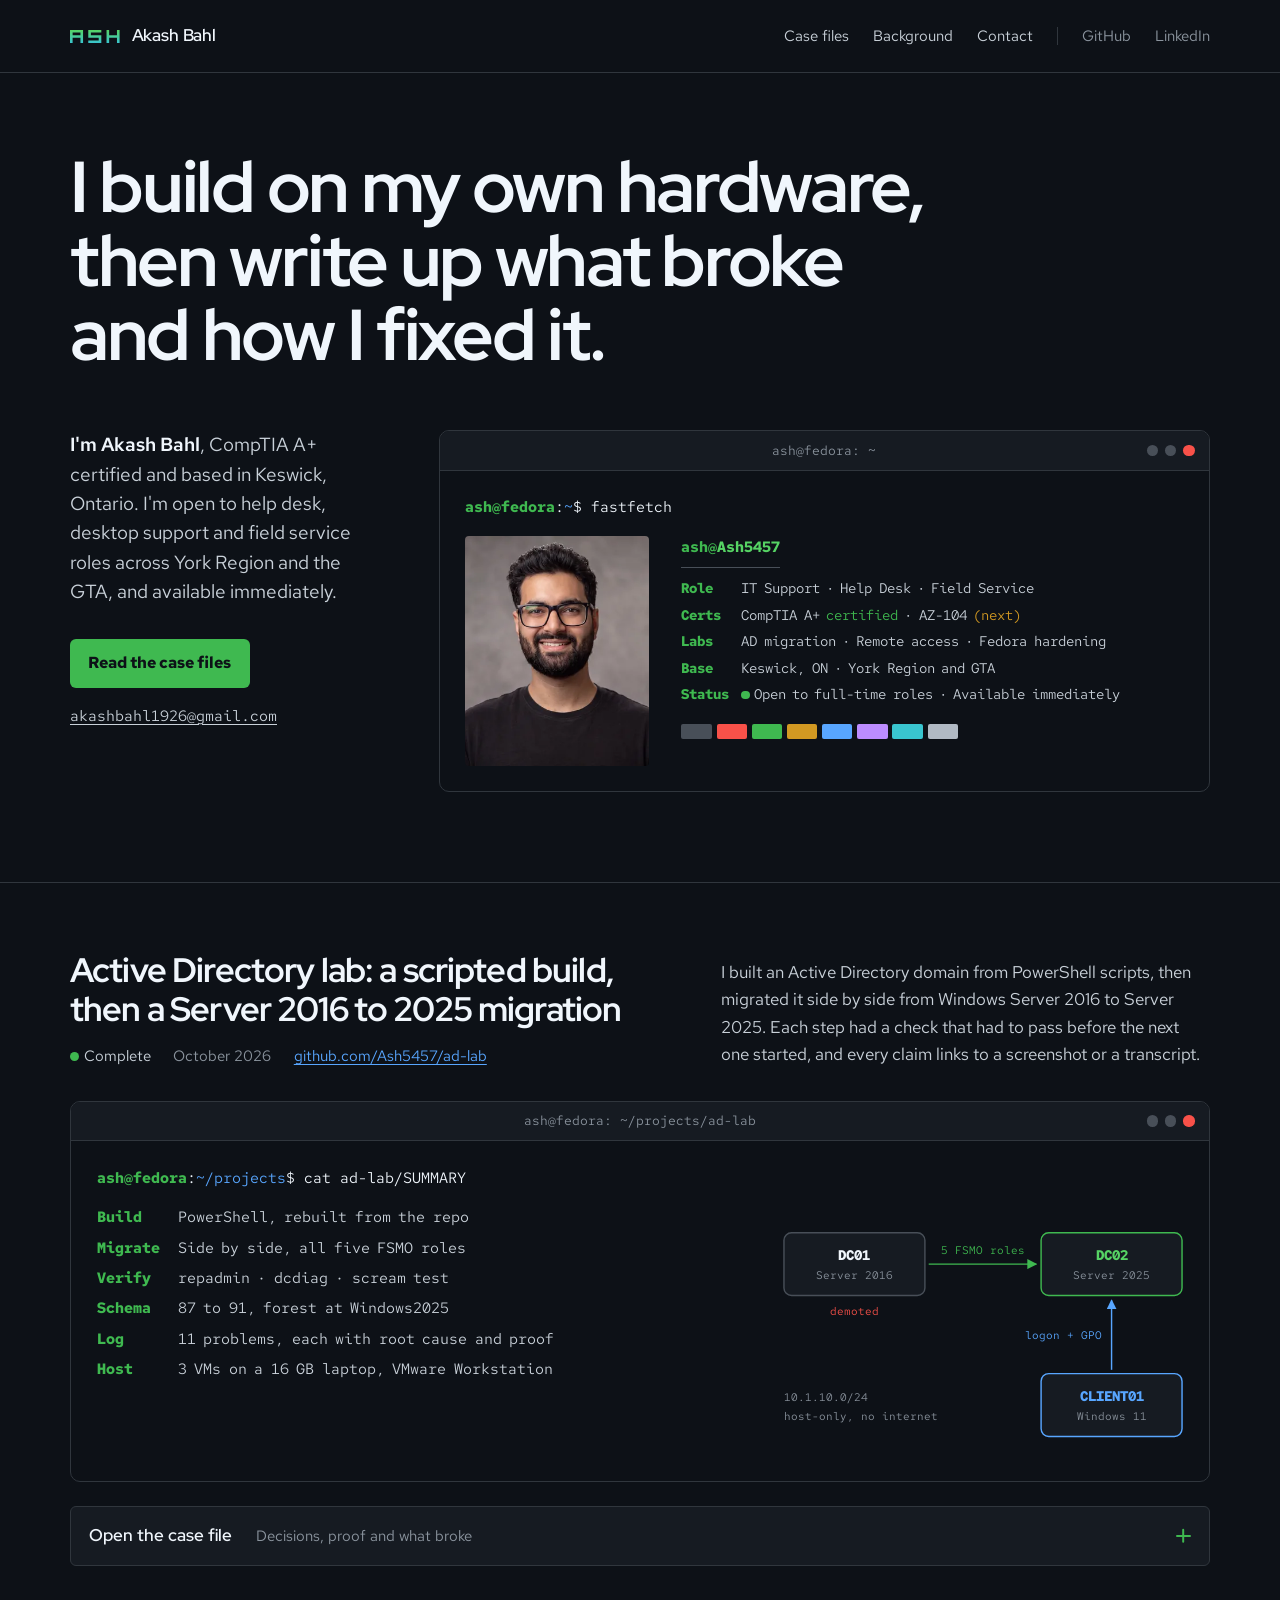
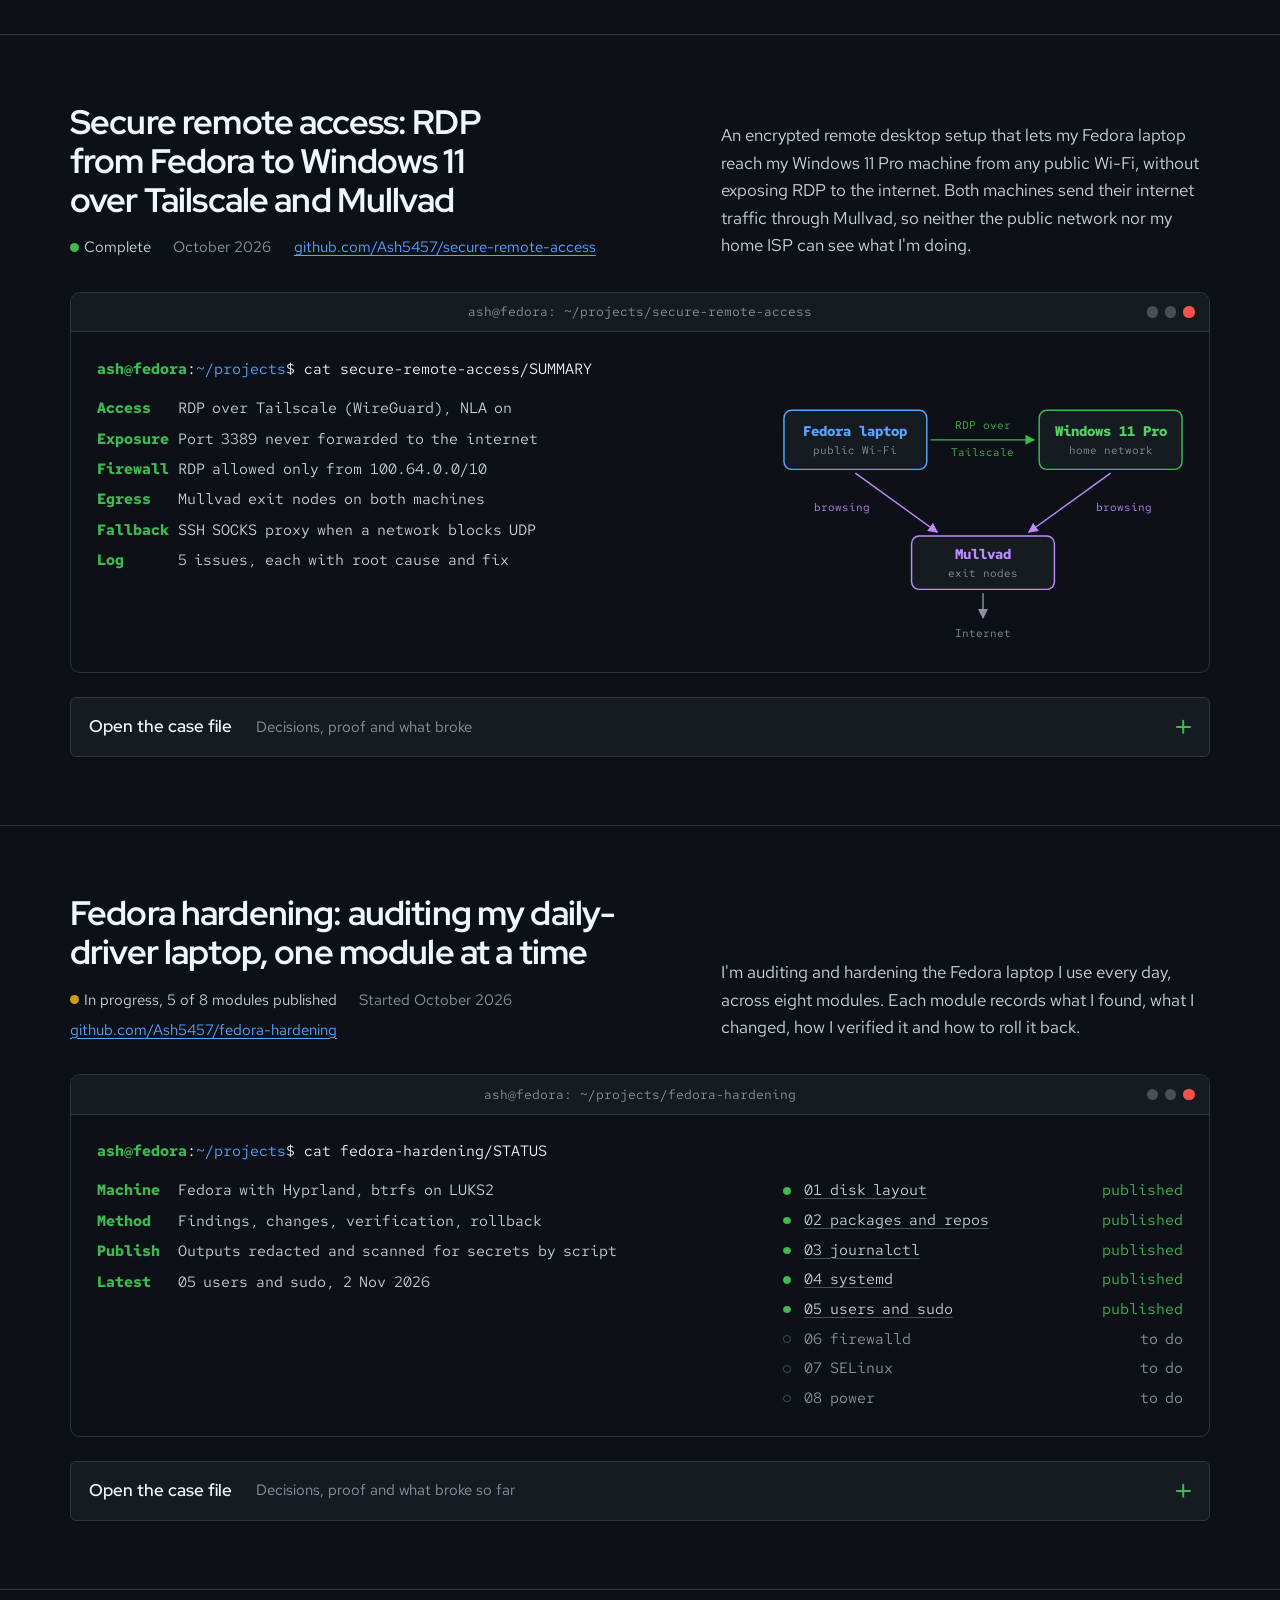
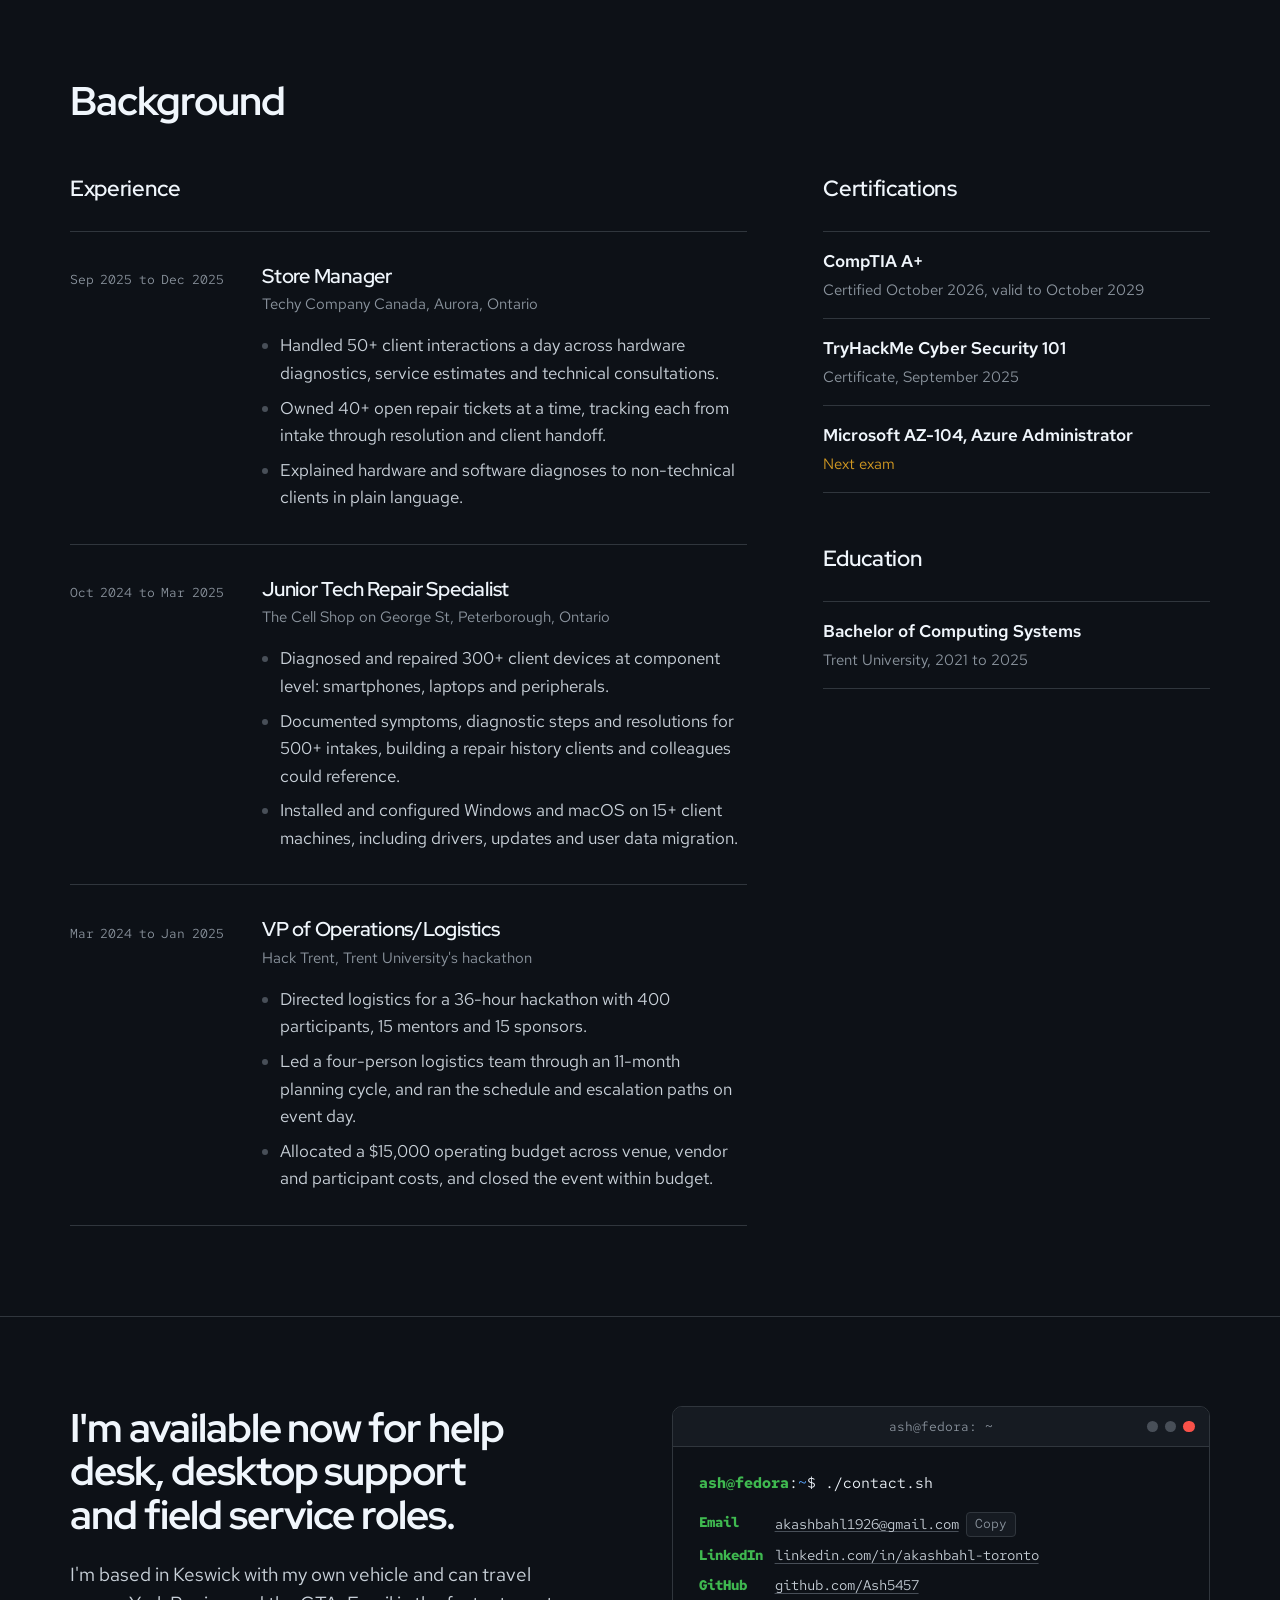
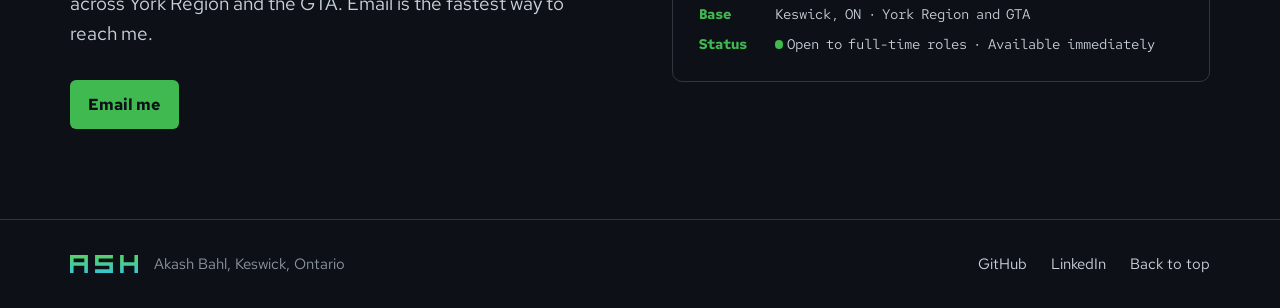
==== index.html @ cce62d70 "Portfolio site" ====
<!doctype html>
<html lang="en-CA">
<head>
<meta charset="utf-8">
<meta name="viewport" content="width=device-width, initial-scale=1">
<title>Akash Bahl, IT Support</title>
<meta name="description" content="Akash Bahl is a CompTIA A+ certified IT support candidate in Keswick, Ontario. Case files from his home lab: an Active Directory migration, secure remote access, and Fedora hardening, each with the evidence attached.">
<meta property="og:type" content="website">
<meta property="og:title" content="Akash Bahl, IT Support">
<meta property="og:description" content="CompTIA A+ certified, based in Keswick, Ontario. Home lab case files with the evidence attached: an Active Directory migration, secure remote access, and Fedora hardening.">
<meta property="og:locale" content="en_CA">
<meta property="og:url" content="https://ash5457.github.io/">
<meta property="og:image" content="https://ash5457.github.io/assets/images/og.png">
<meta name="twitter:card" content="summary_large_image">
<meta name="color-scheme" content="dark">
<meta name="theme-color" content="#0d1117">
<link rel="icon" href="assets/icons/favicon.svg" type="image/svg+xml">
<link rel="preload" href="assets/fonts/RedHatDisplay-latin.woff2" as="font" type="font/woff2" crossorigin>
<link rel="preload" href="assets/fonts/RedHatText-latin.woff2" as="font" type="font/woff2" crossorigin>
<style>
/* Layout: left-aligned case file. One statement headline, then the fastfetch
   terminal as the single terminal object per section. Sans for reading,
   mono only where a terminal would really print it. */
@font-face{font-family:"Red Hat Display";src:url("assets/fonts/RedHatDisplay-latin.woff2") format("woff2");font-weight:300 900;font-style:normal;font-display:swap}
@font-face{font-family:"Red Hat Text";src:url("assets/fonts/RedHatText-latin.woff2") format("woff2");font-weight:300 700;font-style:normal;font-display:swap}
@font-face{font-family:"Red Hat Mono";src:url("assets/fonts/RedHatMono-latin.woff2") format("woff2");font-weight:300 700;font-style:normal;font-display:swap}

:root{
  color-scheme:dark;
  /* color: the GitHub dark palette already used by the profile header */
  --bg:#0d1117;
  --surface:#161b22;
  --line:#30363d;
  --text:#c9d1d9;
  --strong:#f0f6fc;
  --muted:#8b949e;
  --green:#3fb950;
  --green-hi:#56d364;
  --teal:#39c5cf;
  --blue:#58a6ff;
  --amber:#d29922;
  --red:#f85149;
  --purple:#bc8cff;
  --slate:#484f58;
  --silver:#b1bac4;
  /* type */
  --display:"Red Hat Display","Segoe UI",system-ui,sans-serif;
  --body:"Red Hat Text","Segoe UI",system-ui,sans-serif;
  --mono:"Red Hat Mono","DejaVu Sans Mono",Menlo,Consolas,monospace;
  --fs-h1:clamp(2.35rem,1.2rem + 4.6vw,4.5rem);
  --fs-h2:clamp(1.75rem,1.3rem + 1.8vw,2.5rem);
  --fs-h3:1.375rem;
  --fs-body:1.0625rem;
  --fs-small:.9375rem;
  --fs-mono:.9375rem;
  /* space: 4px base */
  --s1:.25rem;--s2:.5rem;--s3:.75rem;--s4:1rem;--s5:1.5rem;--s6:2rem;--s7:3rem;--s8:4.5rem;--s9:7rem;
  --wrap:73.75rem;
  --radius:6px;
  --radius-window:10px;
  --ease:cubic-bezier(.16,1,.3,1);
}

*,*::before,*::after{box-sizing:border-box}
[hidden]{display:none!important}
html{-webkit-text-size-adjust:100%;scrollbar-color:var(--line) var(--bg)}
@media (prefers-reduced-motion:no-preference){html{scroll-behavior:smooth}}
body{margin:0;background:var(--bg);color:var(--text);font-family:var(--body);font-size:var(--fs-body);line-height:1.62;font-weight:400;-webkit-font-smoothing:antialiased;text-rendering:optimizeLegibility}
img,svg{display:block;max-width:100%}
img{height:auto}
::selection{background:var(--green);color:var(--bg)}
a{color:var(--blue);text-decoration-thickness:1px;text-underline-offset:.2em}
a:hover{text-decoration-thickness:2px}
:focus-visible{outline:2px solid var(--blue);outline-offset:3px;border-radius:3px}
h1,h2,h3,h4{font-family:var(--display);color:var(--strong);margin:0;text-wrap:balance}
p{margin:0;text-wrap:pretty}

.wrap{max-width:var(--wrap);margin-inline:auto;padding-left:max(1.25rem,env(safe-area-inset-left,0px));padding-right:max(1.25rem,env(safe-area-inset-right,0px))}
.skip{position:absolute;left:1rem;top:-4rem;background:var(--green);color:var(--bg);padding:var(--s2) var(--s4);border-radius:var(--radius);font-weight:600;z-index:20}
.skip:focus{top:1rem}

/* ---- site header ---- */
.site-head{border-bottom:1px solid var(--line)}
.site-head .wrap{display:flex;align-items:center;justify-content:space-between;gap:var(--s5);flex-wrap:wrap;padding-block:var(--s4)}
.brand{display:flex;align-items:center;gap:var(--s3);color:var(--strong);text-decoration:none;font-family:var(--display);font-weight:600;font-size:1.0625rem;letter-spacing:-.01em}
.brand svg{width:3.1rem;height:auto;flex:none}
.site-nav{display:flex;align-items:center;gap:var(--s5);flex-wrap:wrap;font-size:var(--fs-small)}
.site-nav a{color:var(--text);text-decoration:none;padding-block:var(--s2)}
.site-nav a:hover{color:var(--strong);text-decoration:underline;text-decoration-color:var(--green);text-decoration-thickness:2px}
.site-nav .ext{color:var(--muted)}
.site-nav .sep{width:1px;height:1.1rem;background:var(--line)}

/* ---- hero ---- */
.hero{padding-block:clamp(2.5rem,6vw,5.5rem) clamp(3rem,7vw,6rem)}
.hero h1{font-size:var(--fs-h1);line-height:1.03;font-weight:700;letter-spacing:-.032em;max-width:17.5em}
@media (min-width:56.01rem){.hero h1 span{display:block}}
.hero-grid{display:grid;grid-template-columns:minmax(0,3.5fr) minmax(0,8.5fr);gap:clamp(1.75rem,4vw,4rem);align-items:start;margin-top:clamp(2rem,4.5vw,3.75rem)}
.lead{font-size:1.1875rem;line-height:1.55;color:var(--text);max-width:34ch}
.lead strong{color:var(--strong);font-weight:600}
.actions{display:flex;flex-wrap:wrap;align-items:center;gap:var(--s4) var(--s5);margin-top:var(--s6)}
.btn{display:inline-block;background:var(--green);color:var(--bg);font-weight:700;font-size:1rem;text-decoration:none;padding:.72rem 1.15rem;border-radius:var(--radius);transition:background-color .18s var(--ease),transform .18s var(--ease)}
.btn:hover{background:var(--green-hi)}
.btn:active{transform:translateY(1px)}
.mail{font-family:var(--mono);font-size:var(--fs-mono);color:var(--text)}

/* ---- terminal window: the one recurring terminal object ---- */
.term{border:1px solid var(--line);border-radius:var(--radius-window);background:var(--bg);overflow:hidden;min-width:0}
.term-bar{display:grid;grid-template-columns:1fr auto 1fr;align-items:center;background:var(--surface);border-bottom:1px solid var(--line);padding:.55rem .9rem;font-family:var(--mono);font-size:.8125rem;color:var(--muted)}
.term-bar .title{grid-column:2}
.term-bar .dots{grid-column:3;justify-self:end;display:flex;gap:.45rem}
.term-bar .dots i{width:.7rem;height:.7rem;border-radius:50%;background:var(--slate)}
.term-bar .dots i:last-child{background:var(--red)}
.term-body{padding:clamp(1rem,2.4vw,1.6rem);font-family:var(--mono);font-size:var(--fs-mono);line-height:1.55}
.prompt{margin:0 0 var(--s4);color:var(--strong);white-space:nowrap;overflow:hidden}
.prompt b{color:var(--green);font-weight:700}
.prompt .path{color:var(--blue)}
.fetch{display:grid;grid-template-columns:clamp(7.5rem,16vw,11.5rem) minmax(0,1fr);gap:clamp(1rem,2.6vw,2rem);align-items:start}
.fetch picture,.fetch img{border-radius:4px}
.fetch img{width:100%;aspect-ratio:4/5;object-fit:cover;background:var(--surface)}
.fetch-info{min-width:0}
.fetch-id{color:var(--green);font-weight:700;margin:0}
.fetch-id a{color:var(--green-hi);text-decoration:none}
.fetch-id a:hover{text-decoration:underline}
.fetch-rule{height:1px;width:11ch;background:var(--slate);margin:.5rem 0 .65rem}
.fetch dl{display:grid;grid-template-columns:7.5ch minmax(0,1fr);gap:.3rem 0;margin:0;font-size:.875rem;word-spacing:-.12em}
.fetch dt{color:var(--green);font-weight:700}
.fetch dd{margin:0;color:var(--text)}
.fetch .ok{color:var(--green)}
.fetch .next{color:var(--amber)}
.dot{display:inline-block;width:.6em;height:.6em;border-radius:50%;background:var(--green);margin-right:.5ch;vertical-align:.02em}
.swatches{display:flex;gap:.3rem;margin-top:1.1rem}
.swatches i{width:1.9rem;height:.95rem;border-radius:2px}

/* load sequence: the command types, then the output prints row by row.
   Runs only when motion is welcome; resting state is fully visible. */
@media (prefers-reduced-motion:no-preference){
  .prompt .cmd{display:inline-block;vertical-align:bottom;overflow:hidden;white-space:nowrap;width:9ch;animation:type .55s steps(9,end) .35s both}
  .fetch>*,.fetch dl>*{animation:print .01s linear both;animation-delay:calc(1s + var(--i,0) * 85ms)}
  @keyframes type{from{width:0}}
  @keyframes print{from{opacity:0}}
}

@media (max-width:56rem){
  .hero-grid{grid-template-columns:minmax(0,1fr)}
  .lead{max-width:44ch}
}
@media (max-width:34rem){
  .site-nav{gap:var(--s5);width:100%}
  .site-nav .sep,.site-nav .ext{display:none}
  .term-bar{padding:.5rem .7rem;grid-template-columns:minmax(0,1fr) auto;gap:.75rem}
  .term-bar .title{grid-column:1;overflow:hidden;text-overflow:ellipsis;white-space:nowrap}
  .term-bar .dots{grid-column:2}
  .prompt{white-space:normal;overflow-wrap:anywhere}
  .fetch{grid-template-columns:5.5rem minmax(0,1fr);align-items:center;gap:1rem}
  .fetch-info{display:contents}
  .fetch-rule{display:none}
  .fetch dl,.swatches{grid-column:1/-1}
  .swatches{margin-top:0}
  .fetch dl{grid-template-columns:minmax(0,1fr);gap:0}
  .fetch dd{margin-bottom:.55rem}
  .swatches i{width:1.5rem}
}

/* ---- case files ---- */
code{font-family:var(--mono);font-size:.92em;color:var(--strong)}
.work{border-top:1px solid var(--line)}
.case{padding-block:clamp(3.5rem,8vw,6.5rem)}
.case + .case{border-top:1px solid var(--line)}
.case-head h2{font-size:var(--fs-h2);font-weight:700;letter-spacing:-.025em;line-height:1.1;max-width:21em}
.case-meta{display:flex;flex-wrap:wrap;align-items:center;gap:.35rem 1.4rem;margin:var(--s4) 0 0;padding:0;list-style:none;font-size:var(--fs-small);color:var(--muted)}
.case-meta .state{color:var(--text)}
.case-meta .state.wip .dot{background:var(--amber)}
.case-lead{margin-top:var(--s5);max-width:62ch;font-size:1.125rem}
.case .term{margin-top:var(--s7)}
.summary{display:grid;grid-template-columns:minmax(0,1fr) minmax(0,25rem);gap:var(--s6) var(--s7);align-items:start}
.summary dl{display:grid;grid-template-columns:9ch minmax(0,1fr);gap:.45rem 0;margin:0;word-spacing:-.1em}
.summary dt{color:var(--green);font-weight:700}
.summary dd{margin:0}
.diagram{margin:0;min-width:0}
.diagram svg{width:100%;height:auto}
.diagram text{font-family:var(--mono);fill:var(--text)}
.diagram .name{font-weight:700;fill:var(--strong);font-size:15px}
.diagram .sub{fill:var(--muted);font-size:12px}
.diagram .lbl{font-size:12px}
.case h3{font-size:var(--fs-h3);font-weight:600;letter-spacing:-.015em;margin-top:clamp(2.75rem,6vw,4.5rem)}
.case h3 + p{margin-top:var(--s3);max-width:62ch;color:var(--muted)}
.decisions{display:grid;grid-template-columns:repeat(2,minmax(0,1fr));gap:var(--s6) var(--s7);margin-top:var(--s5)}
.decisions h4{font-family:var(--body);font-size:1.0625rem;font-weight:600;color:var(--strong);margin-bottom:var(--s2)}
.decisions p{max-width:54ch}

.ledger{margin-top:var(--s5);border-top:1px solid var(--line)}
.ledger-row{display:grid;grid-template-columns:2.5rem minmax(0,4fr) minmax(0,7fr);gap:var(--s5) clamp(1rem,3vw,2.5rem);padding-block:var(--s6);border-bottom:1px solid var(--line);align-items:start}
.ledger-step{font-family:var(--mono);font-size:var(--fs-mono);color:var(--muted);font-variant-numeric:tabular-nums;padding-top:.15rem}
.ledger-claim h4{font-family:var(--display);font-size:1.25rem;font-weight:600;letter-spacing:-.012em;line-height:1.25}
.ledger-claim p{margin-top:var(--s3);max-width:48ch}
.ledger-cmd{display:inline-block;margin-top:var(--s4);font-family:var(--mono);font-size:.875rem;color:var(--text);background:var(--surface);border:1px solid var(--line);border-radius:4px;padding:.3rem .6rem;max-width:100%;overflow-wrap:anywhere}
.ledger-cmd b{color:var(--green);font-weight:700}
.proof{margin:0;min-width:0}
.proof a{display:block;border:1px solid var(--line);border-radius:var(--radius);overflow:hidden;background:#0c0c0c;transition:border-color .18s var(--ease)}
.proof a:hover{border-color:var(--green)}
.proof img{width:100%}
.proof figcaption{margin-top:var(--s2);font-size:.875rem;color:var(--muted)}
.more{margin-top:var(--s5);font-size:var(--fs-small)}

.broke{list-style:none;padding:0;margin:var(--s5) 0 0;border-top:1px solid var(--line)}
.broke>li{display:grid;grid-template-columns:minmax(0,4fr) minmax(0,7fr);gap:var(--s4) var(--s7);padding-block:var(--s6);border-bottom:1px solid var(--line)}
.broke h4{font-family:var(--display);font-size:1.25rem;font-weight:600;letter-spacing:-.012em;line-height:1.25}
.broke dl{display:grid;grid-template-columns:5.75rem minmax(0,1fr);gap:.7rem 0;margin:0}
.broke dt{color:var(--muted);font-size:var(--fs-small);padding-top:.1rem}
.broke dd{margin:0;max-width:58ch}

.takeaway{margin-top:clamp(2.75rem,6vw,4.5rem);max-width:62ch}
.takeaway strong{display:block;font-family:var(--display);font-size:clamp(1.5rem,1.1rem + 1.4vw,2rem);font-weight:700;letter-spacing:-.022em;line-height:1.15;color:var(--strong);margin-bottom:var(--s3);text-wrap:balance}
.case-foot{display:flex;flex-wrap:wrap;gap:.5rem 1.75rem;margin:var(--s6) 0 0;padding:0;list-style:none}
.stack{margin-top:var(--s5);font-size:var(--fs-small);color:var(--muted);max-width:70ch}

@media (max-width:56rem){
  .summary,.decisions,.broke>li{grid-template-columns:minmax(0,1fr)}
  .diagram{max-width:26rem}
  .ledger-row{grid-template-columns:2rem minmax(0,1fr)}
  .proof{grid-column:2}
}
@media (max-width:34rem){
  .summary dl{grid-template-columns:minmax(0,1fr);gap:0}
  .summary dd{margin-bottom:.55rem}
  .ledger-row{grid-template-columns:minmax(0,1fr);gap:var(--s3)}
  .proof{grid-column:1;margin-top:var(--s2)}
  .broke dl{grid-template-columns:minmax(0,1fr);gap:.15rem 0}
  .broke dd{margin-bottom:.7rem}
}

/* ---- collapsible case file ---- */
.case{padding-block:clamp(3rem,6.5vw,5.25rem)}
.file{margin-top:var(--s5)}
.file>summary{list-style:none;display:grid;grid-template-columns:auto minmax(0,1fr) auto;align-items:center;gap:.25rem var(--s5);padding:.95rem 1.15rem;border:1px solid var(--line);border-radius:var(--radius);background:var(--surface);cursor:pointer;transition:border-color .18s var(--ease)}
.file>summary::-webkit-details-marker{display:none}
.file>summary:hover{border-color:var(--green)}
.file-label{font-family:var(--display);font-weight:600;font-size:1.0625rem;color:var(--strong)}
.file-hint{font-size:var(--fs-small);color:var(--muted)}
.file:not([open]) .when-open,.file[open] .when-closed{display:none}
.pm{position:relative;width:.9rem;height:.9rem;flex:none}
.pm::before,.pm::after{content:"";position:absolute;left:0;right:0;top:50%;height:2px;margin-top:-1px;background:var(--green);border-radius:1px;transition:transform .22s var(--ease)}
.pm::after{transform:rotate(90deg)}
.file[open] .pm::after{transform:rotate(0)}
.file-body>h3:first-child{margin-top:clamp(2.25rem,5vw,3.5rem)}
.file-shut{display:inline-block;margin-top:var(--s7);font:inherit;font-size:var(--fs-small);font-weight:600;color:var(--strong);background:var(--surface);border:1px solid var(--line);border-radius:var(--radius);padding:.6rem 1rem;cursor:pointer;transition:border-color .18s var(--ease)}
.file-shut:hover{border-color:var(--green)}
@media (prefers-reduced-motion:no-preference){
  .file[open]>.file-body{animation:unfold .32s var(--ease) both}
  @keyframes unfold{from{opacity:0;transform:translateY(-6px)}}
}

/* ledger without step numbers, for claims that are not a sequence */
.ledger.plain .ledger-row{grid-template-columns:minmax(0,4fr) minmax(0,7fr)}

/* module tracker */
.modules{list-style:none;margin:0;padding:0;display:grid;gap:.4rem;word-spacing:-.1em}
.modules li{display:grid;grid-template-columns:.9rem minmax(0,1fr) auto;align-items:baseline;column-gap:.4rem;color:var(--muted)}
.modules li::before{content:"";width:.5em;height:.5em;border-radius:50%;border:1.5px solid var(--slate);align-self:center}
.modules li.done::before{background:var(--green);border-color:var(--green)}
.modules li.done span{color:var(--green)}
.modules a{color:var(--text);text-decoration-color:var(--slate);justify-self:start}

@media (max-width:56rem){
  .ledger.plain .ledger-row{grid-template-columns:minmax(0,1fr)}
  .ledger.plain .proof{grid-column:1}
}
@media (max-width:34rem){
  .file>summary{grid-template-columns:minmax(0,1fr) auto;padding:.85rem 1rem}
  .file-hint{grid-column:1;grid-row:2}
  .pm{grid-row:1/3;grid-column:2}
}

/* case header: title and status at left, the two-sentence summary at right */
.case{padding-block:clamp(2.75rem,5.5vw,4.25rem)}
.case-head{display:grid;grid-template-columns:minmax(0,6fr) minmax(0,5fr);gap:var(--s5) clamp(2rem,5vw,4.5rem);align-items:end}
.case-head h2{max-width:none;font-size:clamp(1.6rem,1.15rem + 1.6vw,2.125rem);line-height:1.14}
.case-lead{margin-top:0;font-size:var(--fs-body);max-width:56ch}
.case .term{margin-top:var(--s6)}
@media (max-width:62rem){.case-head{grid-template-columns:minmax(0,1fr)}.case-lead{max-width:62ch}}

/* ---- background, contact, footer ---- */
.section{padding-block:clamp(3.25rem,7vw,5.75rem);border-top:1px solid var(--line)}
.section-title{font-size:var(--fs-h2);font-weight:700;letter-spacing:-.025em;line-height:1.1}
.bg-grid{display:grid;grid-template-columns:minmax(0,7fr) minmax(0,4fr);gap:var(--s7) clamp(2rem,6vw,5.5rem);margin-top:var(--s7);align-items:start}
.bg-grid h3{font-size:var(--fs-h3);font-weight:600;letter-spacing:-.015em}
.side h3:not(:first-child){margin-top:var(--s7)}
.roles{list-style:none;margin:var(--s5) 0 0;padding:0;border-top:1px solid var(--line)}
.roles>li{display:grid;grid-template-columns:10.5rem minmax(0,1fr);gap:var(--s2) var(--s5);padding-block:var(--s6);border-bottom:1px solid var(--line)}
.when{font-family:var(--mono);font-size:.8125rem;color:var(--muted);padding-top:.32rem;word-spacing:-.12em}
.roles h4{font-family:var(--display);font-size:1.25rem;font-weight:600;letter-spacing:-.012em;line-height:1.25}
.org{color:var(--muted);font-size:var(--fs-small);margin-top:.2rem}
.roles ul{margin:var(--s4) 0 0;padding-left:1.1rem;display:grid;gap:.45rem;max-width:58ch;list-style:disc}
.roles ul li::marker{color:var(--slate)}
.creds{list-style:none;margin:var(--s5) 0 0;padding:0;border-top:1px solid var(--line)}
.creds li{padding-block:var(--s4);border-bottom:1px solid var(--line)}
.creds b{display:block;color:var(--strong);font-weight:600}
.creds span{display:block;color:var(--muted);font-size:var(--fs-small);margin-top:.15rem}
.creds .next span{color:var(--amber)}

.contact-grid{display:grid;grid-template-columns:minmax(0,1fr) minmax(0,1fr);gap:var(--s6) clamp(2rem,5vw,4.5rem);align-items:start}
.contact h2{font-size:var(--fs-h2);font-weight:700;letter-spacing:-.026em;line-height:1.08}
.contact .lead{margin-top:var(--s5);max-width:40ch}
.reach{display:grid;grid-template-columns:9.5ch minmax(0,1fr);gap:.5rem 0;margin:0;font-size:.875rem;word-spacing:-.1em}
.reach dt{color:var(--green);font-weight:700}
.reach dd{margin:0;overflow-wrap:anywhere}
.reach a{color:var(--text);text-decoration-color:var(--slate)}
.reach a:hover{color:var(--strong);text-decoration-color:var(--green)}
.copy{margin-left:.9ch;font:inherit;font-size:.8125rem;color:var(--muted);background:var(--surface);border:1px solid var(--line);border-radius:4px;padding:.1rem .5rem;cursor:pointer;word-spacing:normal}
.copy:hover{color:var(--strong);border-color:var(--green)}

.site-foot{border-top:1px solid var(--line)}
.site-foot .wrap{display:flex;flex-wrap:wrap;align-items:center;justify-content:space-between;gap:var(--s4) var(--s6);padding-block:var(--s6);font-size:var(--fs-small);color:var(--muted)}
.site-foot .mark{display:flex;align-items:center;gap:var(--s4)}
.site-foot svg{width:4.25rem;height:auto;flex:none}
.site-foot nav{display:flex;flex-wrap:wrap;gap:var(--s2) var(--s5)}
.site-foot a{color:var(--text);text-decoration:none}
.site-foot a:hover{color:var(--strong);text-decoration:underline;text-decoration-color:var(--green);text-decoration-thickness:2px}

@media (max-width:56rem){
  .bg-grid,.contact-grid{grid-template-columns:minmax(0,1fr)}
  .contact .lead{max-width:52ch}
}
@media (max-width:34rem){
  .roles>li{grid-template-columns:minmax(0,1fr)}
  .when{padding-top:0}
  .reach{grid-template-columns:minmax(0,1fr);gap:0}
  .reach dd{margin-bottom:.6rem}
}
</style>
</head>
<body>
<a class="skip" href="#main">Skip to content</a>

<header class="site-head">
  <div class="wrap">
    <a class="brand" href="./" aria-label="Akash Bahl, home">
      <svg viewBox="0 0 76 20" aria-hidden="true" focusable="false">
        <defs><linearGradient id="ash-g" x1="0" y1="0" x2="0" y2="1"><stop offset="0" stop-color="#56d364"/><stop offset="1" stop-color="#39c5cf"/></linearGradient></defs>
        <g fill="url(#ash-g)">
          <path d="M0 0h20v20h-4v-8H4v8H0zm4 4v4h12V4z"/>
          <path d="M28 0h20v4H32v4h16v12H28v-4h16v-4H28z"/>
          <path d="M56 0h4v8h12V0h4v20h-4v-8H60v8h-4z"/>
        </g>
      </svg>
      <span>Akash Bahl</span>
    </a>
    <nav class="site-nav" aria-label="Primary">
      <a href="#work">Case files</a>
      <a href="#background">Background</a>
      <a href="#contact">Contact</a>
      <span class="sep" aria-hidden="true"></span>
      <a class="ext" href="https://github.com/Ash5457" rel="me noopener">GitHub</a>
      <a class="ext" href="https://www.linkedin.com/in/akashbahl-toronto/" rel="me noopener">LinkedIn</a>
    </nav>
  </div>
</header>

<main id="main">
  <section class="hero" aria-labelledby="hero-title">
    <div class="wrap">
      <h1 id="hero-title"><span>I build on my own hardware,</span> <span>then write up what broke</span> <span>and how I fixed it.</span></h1>

      <div class="hero-grid">
        <div>
          <p class="lead"><strong>I'm Akash Bahl</strong>, CompTIA A+ certified and based in Keswick, Ontario. I'm open to help desk, desktop support and field service roles across York Region and the GTA, and available immediately.</p>
          <div class="actions">
            <a class="btn" href="#work">Read the case files</a>
            <a class="mail" href="mailto:akashbahl1926@gmail.com">akashbahl1926@gmail.com</a>
          </div>
        </div>

        <div class="term" role="group" aria-label="Summary, shown as terminal output">
          <div class="term-bar" aria-hidden="true">
            <span class="title">ash@fedora: ~</span>
            <span class="dots"><i></i><i></i><i></i></span>
          </div>
          <div class="term-body">
            <p class="prompt" aria-hidden="true"><b>ash@fedora</b>:<span class="path">~</span>$ <span class="cmd">fastfetch</span></p>
            <div class="fetch">
              <picture style="--i:0">
                <source type="image/webp" srcset="assets/images/akash-bahl-320.webp 320w, assets/images/akash-bahl-640.webp 640w" sizes="(max-width:34rem) 88px, 184px">
                <img src="assets/images/akash-bahl-640.jpg" srcset="assets/images/akash-bahl-320.jpg 320w, assets/images/akash-bahl-640.jpg 640w" sizes="(max-width:34rem) 88px, 184px" width="640" height="800" alt="Akash Bahl, smiling, in glasses and a black t-shirt" fetchpriority="high">
              </picture>
              <div class="fetch-info" style="--i:1">
                <p class="fetch-id">ash@<a href="https://github.com/Ash5457" rel="me noopener">Ash5457</a></p>
                <div class="fetch-rule" aria-hidden="true"></div>
                <dl>
                  <dt style="--i:2">Role</dt><dd style="--i:2">IT Support · Help Desk · Field Service</dd>
                  <dt style="--i:3">Certs</dt><dd style="--i:3">CompTIA A+ <span class="ok">certified</span> · AZ-104 <span class="next">(next)</span></dd>
                  <dt style="--i:4">Labs</dt><dd style="--i:4">AD migration · Remote access · Fedora hardening</dd>
                  <dt style="--i:5">Base</dt><dd style="--i:5">Keswick, ON · York Region and GTA</dd>
                  <dt style="--i:6">Status</dt><dd style="--i:6"><span class="dot" aria-hidden="true"></span>Open to full-time roles · Available immediately</dd>
                </dl>
                <div class="swatches" aria-hidden="true" style="--i:7">
                  <i style="background:#484f58"></i><i style="background:#f85149"></i><i style="background:#3fb950"></i><i style="background:#d29922"></i><i style="background:#58a6ff"></i><i style="background:#bc8cff"></i><i style="background:#39c5cf"></i><i style="background:#b1bac4"></i>
                </div>
              </div>
            </div>
          </div>
        </div>
      </div>
    </div>
  </section>

  <section class="work" id="work" aria-label="Case files">

    <article class="case" id="ad-lab" aria-labelledby="ad-lab-title">
      <div class="wrap">
        <header class="case-head">
<div class="case-title">
          <h2 id="ad-lab-title">Active Directory lab: a scripted build, then a Server 2016 to 2025 migration</h2>
          <ul class="case-meta">
            <li class="state"><span class="dot" aria-hidden="true"></span>Complete</li>
            <li>October 2026</li>
            <li><a href="https://github.com/Ash5457/ad-lab" rel="noopener">github.com/Ash5457/ad-lab</a></li>
          </ul>
          </div>
          <p class="case-lead">I built an Active Directory domain from PowerShell scripts, then migrated it side by side from Windows Server 2016 to Server 2025. Each step had a check that had to pass before the next one started, and every claim links to a screenshot or a transcript.</p>
        </header>

        <div class="term" role="group" aria-label="Project summary, shown as terminal output">
          <div class="term-bar" aria-hidden="true">
            <span class="title">ash@fedora: ~/projects/ad-lab</span>
            <span class="dots"><i></i><i></i><i></i></span>
          </div>
          <div class="term-body">
            <p class="prompt" aria-hidden="true"><b>ash@fedora</b>:<span class="path">~/projects</span>$ cat ad-lab/SUMMARY</p>
            <div class="summary">
              <dl>
                <dt>Build</dt><dd>PowerShell, rebuilt from the repo</dd>
                <dt>Migrate</dt><dd>Side by side, all five FSMO roles</dd>
                <dt>Verify</dt><dd>repadmin · dcdiag · scream test</dd>
                <dt>Schema</dt><dd>87 to 91, forest at Windows2025</dd>
                <dt>Log</dt><dd>11 problems, each with root cause and proof</dd>
                <dt>Host</dt><dd>3 VMs on a 16 GB laptop, VMware Workstation</dd>
              </dl>
              <figure class="diagram">
                <svg viewBox="0 0 420 262" role="img" aria-labelledby="ad-dia-t ad-dia-d">
                  <title id="ad-dia-t">Lab topology after the migration</title>
                  <desc id="ad-dia-d">DC01 on Server 2016 handed all five FSMO roles to DC02 on Server 2025 and was demoted. CLIENT01 on Windows 11 logs on and receives Group Policy from DC02. All three sit on an isolated host-only network.</desc>
                  <defs>
                    <marker id="ah-g" viewBox="0 0 10 10" refX="9" refY="5" markerWidth="7" markerHeight="7" orient="auto-start-reverse"><path d="M0 0 10 5 0 10z" fill="#3fb950"/></marker>
                    <marker id="ah-b" viewBox="0 0 10 10" refX="9" refY="5" markerWidth="7" markerHeight="7" orient="auto-start-reverse"><path d="M0 0 10 5 0 10z" fill="#58a6ff"/></marker>
                  </defs>
                  <rect x="1" y="28" width="148" height="66" rx="8" fill="#161b22" stroke="#484f58" stroke-width="1.5"/>
                  <text x="75" y="57" text-anchor="middle" class="name">DC01</text>
                  <text x="75" y="77" text-anchor="middle" class="sub">Server 2016</text>
                  <text x="75" y="114" text-anchor="middle" class="lbl" style="fill:#f85149">demoted</text>

                  <rect x="271" y="28" width="148" height="66" rx="8" fill="#161b22" stroke="#3fb950" stroke-width="1.5"/>
                  <text x="345" y="57" text-anchor="middle" class="name" style="fill:#56d364">DC02</text>
                  <text x="345" y="77" text-anchor="middle" class="sub">Server 2025</text>

                  <path d="M153 61H266" fill="none" stroke="#3fb950" stroke-width="1.5" marker-end="url(#ah-g)"/>
                  <text x="210" y="50" text-anchor="middle" class="lbl" style="fill:#3fb950">5 FSMO roles</text>

                  <rect x="271" y="176" width="148" height="66" rx="8" fill="#161b22" stroke="#58a6ff" stroke-width="1.5"/>
                  <text x="345" y="205" text-anchor="middle" class="name" style="fill:#58a6ff">CLIENT01</text>
                  <text x="345" y="225" text-anchor="middle" class="sub">Windows 11</text>

                  <path d="M345 172V99" fill="none" stroke="#58a6ff" stroke-width="1.5" marker-end="url(#ah-b)"/>
                  <text x="335" y="140" text-anchor="end" class="lbl" style="fill:#58a6ff">logon + GPO</text>

                  <text x="1" y="205" class="sub">10.1.10.0/24</text>
                  <text x="1" y="225" class="sub">host-only, no internet</text>
                </svg>
              </figure>
            </div>
          </div>
        </div>

        <details class="file">
          <summary><span class="file-label"><span class="when-closed">Open the case file</span><span class="when-open">Close the case file</span></span><span class="file-hint">Decisions, proof and what broke</span><i class="pm" aria-hidden="true"></i></summary>
          <div class="file-body">

        <h3>Decisions</h3>
        <div class="decisions">
          <div>
            <h4>Side by side, not in place</h4>
            <p>It is slower than an in-place upgrade and much safer. The old domain controller stays up as a fallback until the new one has proven itself through replication checks, a role transfer and a scream test.</p>
          </div>
          <div>
            <h4>Snapshots in coordinated pairs</h4>
            <p>Once two domain controllers are replicating, reverting only one to an older snapshot causes a USN rollback, which silently breaks replication. From DC02's promotion onward, both were shut down and snapshotted together.</p>
          </div>
        </div>

        <h3>Proof</h3>
        <p>Four of the twelve migration steps. Each image opens the full, uncropped screenshot on GitHub.</p>
        <div class="ledger">
          <div class="ledger-row">
            <div class="ledger-step"><span aria-hidden="true">04</span></div>
            <div class="ledger-claim">
              <h4>Replication healthy in both directions</h4>
              <p>Zero failures out of five for each domain controller, as a source and as a destination, before any role was moved.</p>
              <span class="ledger-cmd"><b>PS&gt;</b> repadmin /replsummary</span>
            </div>
            <figure class="proof">
              <a href="https://github.com/Ash5457/ad-lab/blob/main/evidence/06-replsummary.png" rel="noopener"><img src="assets/images/ad-lab-06-replsummary.webp" width="645" height="305" loading="lazy" alt="repadmin /replsummary output on DC02: DC01 and DC02 each show 0 fails out of 5 as source and as destination"></a>
            </figure>
          </div>
          <div class="ledger-row">
            <div class="ledger-step"><span aria-hidden="true">08</span></div>
            <div class="ledger-claim">
              <h4>All five FSMO roles moved from DC01 to DC02</h4>
              <p>Queried the role holders, transferred all five in one command, then queried again to confirm every role sits on the Server 2025 domain controller.</p>
              <span class="ledger-cmd"><b>PS&gt;</b> netdom query fsmo</span>
            </div>
            <figure class="proof">
              <a href="https://github.com/Ash5457/ad-lab/blob/main/evidence/09-fsmo-before-and-after.png" rel="noopener"><img src="assets/images/ad-lab-09-fsmo.webp" width="860" height="435" loading="lazy" alt="PowerShell on DC02: netdom query fsmo lists all five roles on DC01, the move command runs, and a second query lists all five roles on DC02"></a>
            </figure>
          </div>
          <div class="ledger-row">
            <div class="ledger-step"><span aria-hidden="true">09</span></div>
            <div class="ledger-claim">
              <h4>Scream test passed with DC01 powered off</h4>
              <p>With the original domain controller switched off, a domain user logged on at the client and Group Policy was applied from DC02.</p>
              <span class="ledger-cmd"><b>PS&gt;</b> gpresult /r</span>
            </div>
            <figure class="proof">
              <a href="https://github.com/Ash5457/ad-lab/blob/main/evidence/10-client-on-dc02.png" rel="noopener"><img src="assets/images/ad-lab-10-scream-test.webp" width="685" height="405" loading="lazy" alt="gpresult /r on CLIENT01 for user areyes, with the line Group Policy was applied from DC02.deadeye5457.com highlighted"></a>
            </figure>
          </div>
          <div class="ledger-row">
            <div class="ledger-step"><span aria-hidden="true">11</span></div>
            <div class="ledger-claim">
              <h4>Domain and forest raised to Windows2025</h4>
              <p>A one-way step, so it came last, after DC01 was demoted and the new domain controller had come through a crash.</p>
              <span class="ledger-cmd"><b>PS&gt;</b> Get-ADDomain | Format-Table DNSRoot, DomainMode</span>
            </div>
            <figure class="proof">
              <a href="https://github.com/Ash5457/ad-lab/blob/main/evidence/12-funclevel-raised.png" rel="noopener"><img src="assets/images/ad-lab-12-funclevel.webp" width="882" height="260" loading="lazy" alt="Get-ADDomain shows DomainMode Windows2025Domain and Get-ADForest shows ForestMode Windows2025Forest for deadeye5457.com"></a>
            </figure>
          </div>
        </div>
        <p class="more"><a href="https://github.com/Ash5457/ad-lab#part-2-the-side-by-side-migration" rel="noopener">See all twelve steps with their proof in the README</a></p>

        <h3>What broke</h3>
        <p>Three of the eleven problems in the troubleshooting log.</p>
        <ul class="broke">
          <li>
            <h4>DC02 blue-screened in the middle of the migration</h4>
            <dl>
              <dt>Symptom</dt><dd><code>dcdiag</code> showed DC02 had rebooted from bugcheck <code>0x7A</code>. Its second parameter, <code>0xc0000185</code>, is an I/O device error, which pointed at the host's storage and not at Windows.</dd>
              <dt>Cause</dt><dd>The VMs live on an external SSD over USB. The drive dropped out for a moment and DC02's virtual disk disappeared mid-read.</dd>
              <dt>Fix</dt><dd>Turned off USB power management for the port, connected the SSD directly, then checked the Directory Service log for database corruption events before continuing. There were none.</dd>
            </dl>
          </li>
          <li>
            <h4>dcdiag reported a wall of failures after promotion</h4>
            <dl>
              <dt>Symptom</dt><dd>DFSREvent, KccEvent, Services, SystemLog and ObjectsReplicated failed across both domain controllers.</dd>
              <dt>Cause</dt><dd>Mostly noise from running in a VM, with two real issues mixed in: replication had not caught up, and DC01's firewall blocked remote event-log reads.</dd>
              <dt>Fix</dt><dd>Sorted every failure into noise or real, fixed the two real ones, and proved it with <code>repadmin</code>, the SYSVOL share and event 4604 before moving any roles.</dd>
            </dl>
          </li>
          <li>
            <h4>A clean demotion still left stale DNS</h4>
            <dl>
              <dt>Symptom</dt><dd>After DC01 was demoted, the <code>_msdcs</code> delegation still named it as the only name server.</dd>
              <dt>Cause</dt><dd>The delegation was created with the forest on DC01, and nothing updated it when DC02 was promoted.</dd>
              <dt>Fix</dt><dd>Added a delegation to DC02, removed the DC01 record, and confirmed that no NS or SRV record references the old domain controller.</dd>
            </dl>
          </li>
        </ul>
        <p class="more"><a href="https://github.com/Ash5457/ad-lab/blob/main/TROUBLESHOOTING.md" rel="noopener">Read all eleven in the troubleshooting log</a></p>

        <p class="takeaway"><strong>Verify before every irreversible step, and keep a way back.</strong>I didn't move roles until replication was proven, didn't demote until the scream test passed, and didn't raise the functional level until the new domain controller had come through a crash.</p>

        <ul class="case-foot">
          <li><a href="https://github.com/Ash5457/ad-lab" rel="noopener">Repository</a></li>
          <li><a href="https://github.com/Ash5457/ad-lab#rebuild-it" rel="noopener">Rebuild it from the scripts</a></li>
          <li><a href="https://github.com/Ash5457/ad-lab/tree/main/evidence/transcripts" rel="noopener">PowerShell transcripts</a></li>
        </ul>
        <p class="stack">Worked with Active Directory Domain Services, DNS, Group Policy, FSMO roles, repadmin, dcdiag, DFSR and SYSVOL, Windows Server Backup, PowerShell, VMware Workstation and Git.</p>

          <button type="button" class="file-shut" data-close hidden>Close the case file</button>
          </div>
        </details>
      </div>
    </article>

    <article class="case" id="secure-remote-access" aria-labelledby="sra-title">
      <div class="wrap">
        <header class="case-head">
<div class="case-title">
          <h2 id="sra-title">Secure remote access: RDP from Fedora to Windows 11 over Tailscale and Mullvad</h2>
          <ul class="case-meta">
            <li class="state"><span class="dot" aria-hidden="true"></span>Complete</li>
            <li>October 2026</li>
            <li><a href="https://github.com/Ash5457/secure-remote-access" rel="noopener">github.com/Ash5457/secure-remote-access</a></li>
          </ul>
          </div>
          <p class="case-lead">An encrypted remote desktop setup that lets my Fedora laptop reach my Windows 11 Pro machine from any public Wi-Fi, without exposing RDP to the internet. Both machines send their internet traffic through Mullvad, so neither the public network nor my home ISP can see what I'm doing.</p>
        </header>

        <div class="term" role="group" aria-label="Project summary, shown as terminal output">
          <div class="term-bar" aria-hidden="true">
            <span class="title">ash@fedora: ~/projects/secure-remote-access</span>
            <span class="dots"><i></i><i></i><i></i></span>
          </div>
          <div class="term-body">
            <p class="prompt" aria-hidden="true"><b>ash@fedora</b>:<span class="path">~/projects</span>$ cat secure-remote-access/SUMMARY</p>
            <div class="summary">
              <dl>
                <dt>Access</dt><dd>RDP over Tailscale (WireGuard), NLA on</dd>
                <dt>Exposure</dt><dd>Port 3389 never forwarded to the internet</dd>
                <dt>Firewall</dt><dd>RDP allowed only from 100.64.0.0/10</dd>
                <dt>Egress</dt><dd>Mullvad exit nodes on both machines</dd>
                <dt>Fallback</dt><dd>SSH SOCKS proxy when a network blocks UDP</dd>
                <dt>Log</dt><dd>5 issues, each with root cause and fix</dd>
              </dl>
              <figure class="diagram">
                <svg viewBox="0 0 420 262" role="img" aria-labelledby="sra-dia-t sra-dia-d">
                  <title id="sra-dia-t">Traffic paths in the final setup</title>
                  <desc id="sra-dia-d">The Fedora laptop on public Wi-Fi connects to the Windows 11 Pro machine at home with RDP over Tailscale. Each machine sends its own internet traffic through a Mullvad exit node.</desc>
                  <defs>
                    <marker id="sh-g" viewBox="0 0 10 10" refX="9" refY="5" markerWidth="7" markerHeight="7" orient="auto-start-reverse"><path d="M0 0 10 5 0 10z" fill="#3fb950"/></marker>
                    <marker id="sh-p" viewBox="0 0 10 10" refX="9" refY="5" markerWidth="7" markerHeight="7" orient="auto-start-reverse"><path d="M0 0 10 5 0 10z" fill="#bc8cff"/></marker>
                    <marker id="sh-s" viewBox="0 0 10 10" refX="9" refY="5" markerWidth="7" markerHeight="7" orient="auto-start-reverse"><path d="M0 0 10 5 0 10z" fill="#8b949e"/></marker>
                  </defs>
                  <rect x="1" y="14" width="150" height="62" rx="8" fill="#161b22" stroke="#58a6ff" stroke-width="1.5"/>
                  <text x="76" y="41" text-anchor="middle" class="name" style="fill:#58a6ff">Fedora laptop</text>
                  <text x="76" y="60" text-anchor="middle" class="sub">public Wi-Fi</text>

                  <rect x="269" y="14" width="150" height="62" rx="8" fill="#161b22" stroke="#3fb950" stroke-width="1.5"/>
                  <text x="344" y="41" text-anchor="middle" class="name" style="fill:#56d364">Windows 11 Pro</text>
                  <text x="344" y="60" text-anchor="middle" class="sub">home network</text>

                  <path d="M155 45H264" fill="none" stroke="#3fb950" stroke-width="1.5" marker-end="url(#sh-g)"/>
                  <text x="210" y="34" text-anchor="middle" class="lbl" style="fill:#3fb950">RDP over</text>
                  <text x="210" y="62" text-anchor="middle" class="lbl" style="fill:#3fb950">Tailscale</text>

                  <rect x="135" y="146" width="150" height="56" rx="8" fill="#161b22" stroke="#bc8cff" stroke-width="1.5"/>
                  <text x="210" y="170" text-anchor="middle" class="name" style="fill:#bc8cff">Mullvad</text>
                  <text x="210" y="189" text-anchor="middle" class="sub">exit nodes</text>

                  <path d="M76 80 162 142" fill="none" stroke="#bc8cff" stroke-width="1.5" marker-end="url(#sh-p)"/>
                  <path d="M344 80 258 142" fill="none" stroke="#bc8cff" stroke-width="1.5" marker-end="url(#sh-p)"/>
                  <text x="62" y="120" text-anchor="middle" class="lbl" style="fill:#bc8cff">browsing</text>
                  <text x="358" y="120" text-anchor="middle" class="lbl" style="fill:#bc8cff">browsing</text>

                  <path d="M210 206V232" fill="none" stroke="#8b949e" stroke-width="1.5" marker-end="url(#sh-s)"/>
                  <text x="210" y="252" text-anchor="middle" class="sub">Internet</text>
                </svg>
              </figure>
            </div>
          </div>
        </div>

        <details class="file">
          <summary><span class="file-label"><span class="when-closed">Open the case file</span><span class="when-open">Close the case file</span></span><span class="file-hint">Decisions, proof and what broke</span><i class="pm" aria-hidden="true"></i></summary>
          <div class="file-body">

        <h3>Decisions</h3>
        <div class="decisions">
          <div>
            <h4>A private overlay network, not an open port</h4>
            <p>RDP on TCP 3389 is one of the most attacked services there is, so it is never port-forwarded. I chose Tailscale over raw WireGuard for easier key management, NAT traversal and device management.</p>
          </div>
          <div>
            <h4>Mullvad through Tailscale, not beside it</h4>
            <p>The standalone Mullvad app and Tailscale both want to own routing, and they fought. Tailscale's Mullvad add-on exposes the same servers as exit nodes, so one network stack manages the private tunnel and the VPN.</p>
          </div>
        </div>

        <h3>Proof</h3>
        <p>Three of the checks behind the setup. Each image opens the full screenshot on GitHub. IPs, usernames and hostnames are redacted.</p>
        <div class="ledger plain">
          <div class="ledger-row">
            <div class="ledger-claim">
              <h4>The firewall accepts RDP from Tailscale addresses only</h4>
              <p>All three Remote Desktop rules are scoped to Tailscale's address range. Windows shows the /10 as a subnet mask.</p>
              <span class="ledger-cmd"><b>PS&gt;</b> Set-NetFirewallRule -DisplayGroup "Remote Desktop" -RemoteAddress 100.64.0.0/10</span>
            </div>
            <figure class="proof">
              <a href="https://github.com/Ash5457/secure-remote-access/blob/main/screenshots/09-firewall-rule.png" rel="noopener"><img src="assets/images/sra-09-firewall-rule.webp" width="700" height="170" loading="lazy" alt="PowerShell listing three Remote Desktop firewall rules, each with remote address 100.64.0.0 and mask 255.192.0.0"></a>
            </figure>
          </div>
          <div class="ledger-row">
            <div class="ledger-claim">
              <h4>Port 3389 is blocked on the LAN and open over Tailscale</h4>
              <p>Tested from the same home network: the Windows machine's LAN address refuses the connection and its Tailscale address accepts it.</p>
            </div>
            <figure class="proof">
              <a href="https://github.com/Ash5457/secure-remote-access/blob/main/screenshots/10-lan-blocked-vs-tailscale-open.png" rel="noopener"><img src="assets/images/sra-10-lan-vs-tailscale.webp" width="1300" height="161" loading="lazy" alt="Two port tests from the Fedora terminal: the LAN address returns LAN:BLOCKED and the Tailscale address returns Tailscale: OPEN"></a>
            </figure>
          </div>
          <div class="ledger-row">
            <div class="ledger-claim">
              <h4>Websites see a Mullvad address</h4>
              <p>The public IP before and after turning on the Mullvad exit node. The second lookup returns a Mullvad address in place of my own.</p>
              <span class="ledger-cmd"><b>$</b> curl ifconfig.me</span>
            </div>
            <figure class="proof">
              <a href="https://github.com/Ash5457/secure-remote-access/blob/main/screenshots/15-ip-before-after.png" rel="noopener"><img src="assets/images/sra-15-ip-before-after.webp" width="1102" height="399" loading="lazy" alt="Fedora terminal: curl ifconfig.me with the exit node off shows a redacted address, and with the exit node on shows a different address"></a>
            </figure>
          </div>
        </div>
        <p class="more"><a href="https://github.com/Ash5457/secure-remote-access#7-verification-checklist" rel="noopener">See the full verification checklist in the README</a></p>

        <h3>What broke</h3>
        <p>Three of the five issues in the troubleshooting log.</p>
        <ul class="broke">
          <li>
            <h4>Every RDP logon failed after the password prompt</h4>
            <dl>
              <dt>Symptom</dt><dd>All FreeRDP variants returned <code>ERRCONNECT_LOGON_FAILURE</code>, with Kerberos errors about a missing KDC for realm <code>GMAIL.COM</code>.</dd>
              <dt>Cause</dt><dd>The log showed the server's certificate arriving, so the network path, Tailscale and the firewall were all fine. The problem was authentication: a Windows Hello-only sign-in policy, plus using the email address as the username.</dd>
              <dt>Fix</dt><dd>Turned off Hello-only sign-in, signed in locally once with the password, ran <code>whoami</code> to get the local profile username, and connected with that.</dd>
            </dl>
          </li>
          <li>
            <h4>Windows dropped off the tailnet when Mullvad was on</h4>
            <dl>
              <dt>Symptom</dt><dd>The Windows machine showed as last seen a few minutes ago and became unreachable, though it was still running.</dd>
              <dt>Cause</dt><dd>Mullvad and Tailscale are both WireGuard-based and both try to control routing and the firewall. Mullvad's firewall blocked Tailscale's traffic, and split tunneling did not reliably exempt it.</dd>
              <dt>Fix</dt><dd>Retired the standalone Mullvad app and moved to Tailscale's Mullvad add-on. Disconnecting Mullvad had brought the machine straight back, which confirmed the cause first.</dd>
            </dl>
          </li>
          <li>
            <h4>Nothing loaded on library Wi-Fi with the exit node on</h4>
            <dl>
              <dt>Symptom</dt><dd>The internet worked with the exit node off and failed with it on. RDP to the Windows host still worked.</dd>
              <dt>Cause</dt><dd><code>tailscale netcheck</code> reported <code>UDP: false</code>. WireGuard needs UDP, and the library blocks it. Tailscale fell back to its relays over TCP 443 for my own devices, but the Mullvad exit node could not follow.</dd>
              <dt>Fix</dt><dd>An SSH SOCKS proxy to the Windows host over the tailnet. Firefox's traffic leaves through the home machine and its Mullvad exit node, and mullvad.net/check passes with no DNS leaks.</dd>
            </dl>
          </li>
        </ul>
        <p class="more"><a href="https://github.com/Ash5457/secure-remote-access#5-troubleshooting-log" rel="noopener">Read all five in the troubleshooting log</a></p>

        <p class="takeaway"><strong>Debug layer by layer.</strong>Network reachability, transport and authentication fail with different errors. Identifying the layer first saved a lot of guessing.</p>

        <ul class="case-foot">
          <li><a href="https://github.com/Ash5457/secure-remote-access" rel="noopener">Repository</a></li>
          <li><a href="https://github.com/Ash5457/secure-remote-access#4-implementation" rel="noopener">Implementation steps</a></li>
          <li><a href="https://github.com/Ash5457/secure-remote-access#6-final-configuration-summary" rel="noopener">Final configuration</a></li>
        </ul>
        <p class="stack">Worked with Remote Desktop Protocol, FreeRDP and Remmina, Tailscale and WireGuard, exit node routing, Windows Firewall through PowerShell, Windows sign-in policy, OpenSSH, and Fedora administration with dnf and systemd.</p>

          <button type="button" class="file-shut" data-close hidden>Close the case file</button>
          </div>
        </details>
      </div>
    </article>

    <article class="case" id="fedora-hardening" aria-labelledby="fh-title">
      <div class="wrap">
        <header class="case-head">
<div class="case-title">
          <h2 id="fh-title">Fedora hardening: auditing my daily-driver laptop, one module at a time</h2>
          <ul class="case-meta">
            <li class="state wip"><span class="dot" aria-hidden="true"></span>In progress, 5 of 8 modules published</li>
            <li>Started October 2026</li>
            <li><a href="https://github.com/Ash5457/fedora-hardening" rel="noopener">github.com/Ash5457/fedora-hardening</a></li>
          </ul>
          </div>
          <p class="case-lead">I'm auditing and hardening the Fedora laptop I use every day, across eight modules. Each module records what I found, what I changed, how I verified it and how to roll it back.</p>
        </header>

        <div class="term" role="group" aria-label="Project summary, shown as terminal output">
          <div class="term-bar" aria-hidden="true">
            <span class="title">ash@fedora: ~/projects/fedora-hardening</span>
            <span class="dots"><i></i><i></i><i></i></span>
          </div>
          <div class="term-body">
            <p class="prompt" aria-hidden="true"><b>ash@fedora</b>:<span class="path">~/projects</span>$ cat fedora-hardening/STATUS</p>
            <div class="summary">
              <dl>
                <dt>Machine</dt><dd>Fedora with Hyprland, btrfs on LUKS2</dd>
                <dt>Method</dt><dd>Findings, changes, verification, rollback</dd>
                <dt>Publish</dt><dd>Outputs redacted and scanned for secrets by script</dd>
                <dt>Latest</dt><dd>05 users and sudo, 2 Nov 2026</dd>
              </dl>
              <ol class="modules" aria-label="Modules">
                <li class="done"><a href="https://github.com/Ash5457/fedora-hardening/blob/main/01-disk-layout/NOTES.md" rel="noopener">01 disk layout</a><span>published</span></li>
                <li class="done"><a href="https://github.com/Ash5457/fedora-hardening/blob/main/02-packages-repos/NOTES.md" rel="noopener">02 packages and repos</a><span>published</span></li>
                <li class="done"><a href="https://github.com/Ash5457/fedora-hardening/blob/main/03-journalctl/NOTES.md" rel="noopener">03 journalctl</a><span>published</span></li>
                <li class="done"><a href="https://github.com/Ash5457/fedora-hardening/blob/main/04-systemd/NOTES.md" rel="noopener">04 systemd</a><span>published</span></li>
                <li class="done"><a href="https://github.com/Ash5457/fedora-hardening/blob/main/05-users-sudo/NOTES.md" rel="noopener">05 users and sudo</a><span>published</span></li>
                <li>06 firewalld<span>to do</span></li>
                <li>07 SELinux<span>to do</span></li>
                <li>08 power<span>to do</span></li>
              </ol>
            </div>
          </div>
        </div>

        <details class="file">
          <summary><span class="file-label"><span class="when-closed">Open the case file</span><span class="when-open">Close the case file</span></span><span class="file-hint">Decisions, proof and what broke so far</span><i class="pm" aria-hidden="true"></i></summary>
          <div class="file-body">

        <h3>Decisions</h3>
        <div class="decisions">
          <div>
            <h4>Drop-in files over edited defaults</h4>
            <p>Changes go in small drop-in files such as <code>journald.conf.d/50-size.conf</code>. Deleting one file reverses the change, package updates never overwrite it, and anyone can see exactly what I changed.</p>
          </div>
          <div>
            <h4>Nothing is published until a script has checked it</h4>
            <p>This is my real machine, so every output file is redacted and scanned for secrets by script before it goes to the public repo. The LUKS header backup lives on a USB stick and never in the repo.</p>
          </div>
        </div>

        <h3>Proof</h3>
        <p>Two checks from the published modules. Each image opens the full screenshot on GitHub.</p>
        <div class="ledger plain">
          <div class="ledger-row">
            <div class="ledger-claim">
              <h4>Least privilege, tested with a throwaway user</h4>
              <p>A test user was given exactly one root command. The matching command ran, the same program with different arguments was refused, and reading <code>/etc/shadow</code> was denied. Then I deleted the rule and the user.</p>
              <span class="ledger-cmd">labuser ALL=(root) /usr/bin/dnf check-update</span>
            </div>
            <figure class="proof">
              <a href="https://github.com/Ash5457/fedora-hardening/blob/main/05-users-sudo/screenshots/05-labuser.png" rel="noopener"><img src="assets/images/fedora-05-labuser.webp" width="1293" height="265" loading="lazy" alt="Terminal as labuser: dnf check-update is allowed, dnf install nano is refused with a not allowed message, and cat /etc/shadow returns permission denied"></a>
            </figure>
          </div>
          <div class="ledger-row">
            <div class="ledger-claim">
              <h4>The daily backup ran cleanly from its timer</h4>
              <p>A user-level systemd timer makes a dated, compressed copy of my notes vault every day and keeps the newest 14. I also <a href="https://github.com/Ash5457/fedora-hardening/blob/main/04-systemd/screenshots/04-restore.png" rel="noopener">extracted the newest one</a> to check it, because a backup I have never restored is just a guess.</p>
              <span class="ledger-cmd"><b>$</b> journalctl --user -u obsidian-backup.service</span>
            </div>
            <figure class="proof">
              <a href="https://github.com/Ash5457/fedora-hardening/blob/main/04-systemd/screenshots/04-backup-ran.png" rel="noopener"><img src="assets/images/fedora-04-backup-ran.webp" width="1300" height="146" loading="lazy" alt="journalctl output for obsidian-backup.service showing the service starting, the script reporting backup done, and the service finishing"></a>
            </figure>
          </div>
        </div>

        <h3>What broke</h3>
        <p>Two problems from the modules published so far.</p>
        <ul class="broke">
          <li>
            <h4>The first backup run failed, and that was good</h4>
            <dl>
              <dt>Symptom</dt><dd>The backup service failed on its first run.</dd>
              <dt>Cause</dt><dd>The script still had a placeholder for the vault folder name, so <code>tar</code> could not find it.</dd>
              <dt>Fix</dt><dd>Replaced the placeholder with the real folder name. The script starts with <code>set -euo pipefail</code>, so it stopped at the error and did not report a successful backup of nothing.</dd>
            </dl>
          </li>
          <li>
            <h4>sudo rejected my new rules file</h4>
            <dl>
              <dt>Symptom</dt><dd><code>visudo -c</code> reported bad permissions on <code>/etc/sudoers.d/10-hardening</code> and asked for mode 0440.</dd>
              <dt>Cause</dt><dd>sudo refuses rule files that look writable, because anyone who can write a sudoers file can give themselves root.</dd>
              <dt>Fix</dt><dd>Set the owner to root and the mode to 0440, then confirmed the new defaults were in effect with <code>sudo -l</code>.</dd>
            </dl>
          </li>
        </ul>

        <ul class="case-foot">
          <li><a href="https://github.com/Ash5457/fedora-hardening" rel="noopener">Repository</a></li>
          <li><a href="https://github.com/Ash5457/fedora-hardening/tree/main/scripts" rel="noopener">Redaction and publish scripts</a></li>
        </ul>
        <p class="stack">Worked with LUKS2 and cryptsetup, btrfs, dnf and repo auditing, journald, systemd units and timers, sudoers, and Bash.</p>

          <button type="button" class="file-shut" data-close hidden>Close the case file</button>
          </div>
        </details>
      </div>
    </article>

  </section>

  <section class="section" id="background" aria-labelledby="bg-title">
    <div class="wrap">
      <h2 class="section-title" id="bg-title">Background</h2>
      <div class="bg-grid">
        <div>
          <h3>Experience</h3>
          <ol class="roles">
            <li>
              <p class="when">Sep 2025 to Dec 2025</p>
              <div>
                <h4>Store Manager</h4>
                <p class="org">Techy Company Canada, Aurora, Ontario</p>
                <ul>
                  <li>Handled 50+ client interactions a day across hardware diagnostics, service estimates and technical consultations.</li>
                  <li>Owned 40+ open repair tickets at a time, tracking each from intake through resolution and client handoff.</li>
                  <li>Explained hardware and software diagnoses to non-technical clients in plain language.</li>
                </ul>
              </div>
            </li>
            <li>
              <p class="when">Oct 2024 to Mar 2025</p>
              <div>
                <h4>Junior Tech Repair Specialist</h4>
                <p class="org">The Cell Shop on George St, Peterborough, Ontario</p>
                <ul>
                  <li>Diagnosed and repaired 300+ client devices at component level: smartphones, laptops and peripherals.</li>
                  <li>Documented symptoms, diagnostic steps and resolutions for 500+ intakes, building a repair history clients and colleagues could reference.</li>
                  <li>Installed and configured Windows and macOS on 15+ client machines, including drivers, updates and user data migration.</li>
                </ul>
              </div>
            </li>
            <li>
              <p class="when">Mar 2024 to Jan 2025</p>
              <div>
                <h4>VP of Operations/Logistics</h4>
                <p class="org">Hack Trent, Trent University's hackathon</p>
                <ul>
                  <li>Directed logistics for a 36-hour hackathon with 400 participants, 15 mentors and 15 sponsors.</li>
                  <li>Led a four-person logistics team through an 11-month planning cycle, and ran the schedule and escalation paths on event day.</li>
                  <li>Allocated a $15,000 operating budget across venue, vendor and participant costs, and closed the event within budget.</li>
                </ul>
              </div>
            </li>
          </ol>
        </div>

        <div class="side">
          <h3>Certifications</h3>
          <ul class="creds">
            <li><b>CompTIA A+</b><span>Certified October 2026, valid to October 2029</span></li>
            <li><b>TryHackMe Cyber Security 101</b><span>Certificate, September 2025</span></li>
            <li class="next"><b>Microsoft AZ-104, Azure Administrator</b><span>Next exam</span></li>
          </ul>

          <h3>Education</h3>
          <ul class="creds">
            <li><b>Bachelor of Computing Systems</b><span>Trent University, 2021 to 2025</span></li>
          </ul>
        </div>
      </div>
    </div>
  </section>

  <section class="section contact" id="contact" aria-labelledby="contact-title">
    <div class="wrap">
      <div class="contact-grid">
        <div>
          <h2 id="contact-title">I'm available now for help desk, desktop support and field service roles.</h2>
          <p class="lead">I'm based in Keswick with my own vehicle and can travel across York Region and the GTA. Email is the fastest way to reach me.</p>
          <div class="actions">
            <a class="btn" href="mailto:akashbahl1926@gmail.com">Email me</a>
          </div>
        </div>

        <div class="term" role="group" aria-label="Contact details, shown as terminal output">
          <div class="term-bar" aria-hidden="true">
            <span class="title">ash@fedora: ~</span>
            <span class="dots"><i></i><i></i><i></i></span>
          </div>
          <div class="term-body">
            <p class="prompt" aria-hidden="true"><b>ash@fedora</b>:<span class="path">~</span>$ ./contact.sh</p>
            <dl class="reach">
              <dt>Email</dt><dd><a id="email-text" href="mailto:akashbahl1926@gmail.com">akashbahl1926@gmail.com</a><button type="button" class="copy" data-copy="akashbahl1926@gmail.com" aria-live="polite" hidden>Copy</button></dd>
              <dt>LinkedIn</dt><dd><a href="https://www.linkedin.com/in/akashbahl-toronto/" rel="me noopener">linkedin.com/in/akashbahl-toronto</a></dd>
              <dt>GitHub</dt><dd><a href="https://github.com/Ash5457" rel="me noopener">github.com/Ash5457</a></dd>
              <dt>Base</dt><dd>Keswick, ON · York Region and GTA</dd>
              <dt>Status</dt><dd><span class="dot" aria-hidden="true"></span>Open to full-time roles · Available immediately</dd>
            </dl>
          </div>
        </div>
      </div>
    </div>
  </section>
</main>
<footer class="site-foot">
  <div class="wrap">
    <div class="mark">
      <svg viewBox="0 0 76 20" aria-hidden="true" focusable="false">
        <defs><linearGradient id="ash-g2" x1="0" y1="0" x2="0" y2="1"><stop offset="0" stop-color="#56d364"/><stop offset="1" stop-color="#39c5cf"/></linearGradient></defs>
        <g fill="url(#ash-g2)">
          <path d="M0 0h20v20h-4v-8H4v8H0zm4 4v4h12V4z"/>
          <path d="M28 0h20v4H32v4h16v12H28v-4h16v-4H28z"/>
          <path d="M56 0h4v8h12V0h4v20h-4v-8H60v8h-4z"/>
        </g>
      </svg>
      <span>Akash Bahl, Keswick, Ontario</span>
    </div>
    <nav aria-label="Footer">
      <a href="https://github.com/Ash5457" rel="me noopener">GitHub</a>
      <a href="https://www.linkedin.com/in/akashbahl-toronto/" rel="me noopener">LinkedIn</a>
      <a href="#main">Back to top</a>
    </nav>
  </div>
</footer>

<script>
/* Case files: reveal the bottom "close" buttons (they need JS) and wire them up. */
document.querySelectorAll("[data-close]").forEach(function (btn) {
  btn.hidden = false;
  btn.addEventListener("click", function () {
    var file = btn.closest("details");
    file.open = false;
    file.closest(".case").scrollIntoView({ block: "start" });
    file.querySelector("summary").focus({ preventScroll: true });
  });
});
/* Copy-email button: shown only where the clipboard is available. */
(function () {
  var btn = document.querySelector("[data-copy]");
  if (!btn || !navigator.clipboard) return;
  btn.hidden = false;
  btn.addEventListener("click", function () {
    navigator.clipboard.writeText(btn.getAttribute("data-copy")).then(function () {
      btn.textContent = "Copied";
      setTimeout(function () { btn.textContent = "Copy"; }, 1800);
    }).catch(function () {
      var range = document.createRange();
      range.selectNodeContents(document.getElementById("email-text"));
      var sel = window.getSelection();
      sel.removeAllRanges();
      sel.addRange(range);
    });
  });
})();
</script>
</body>
</html>
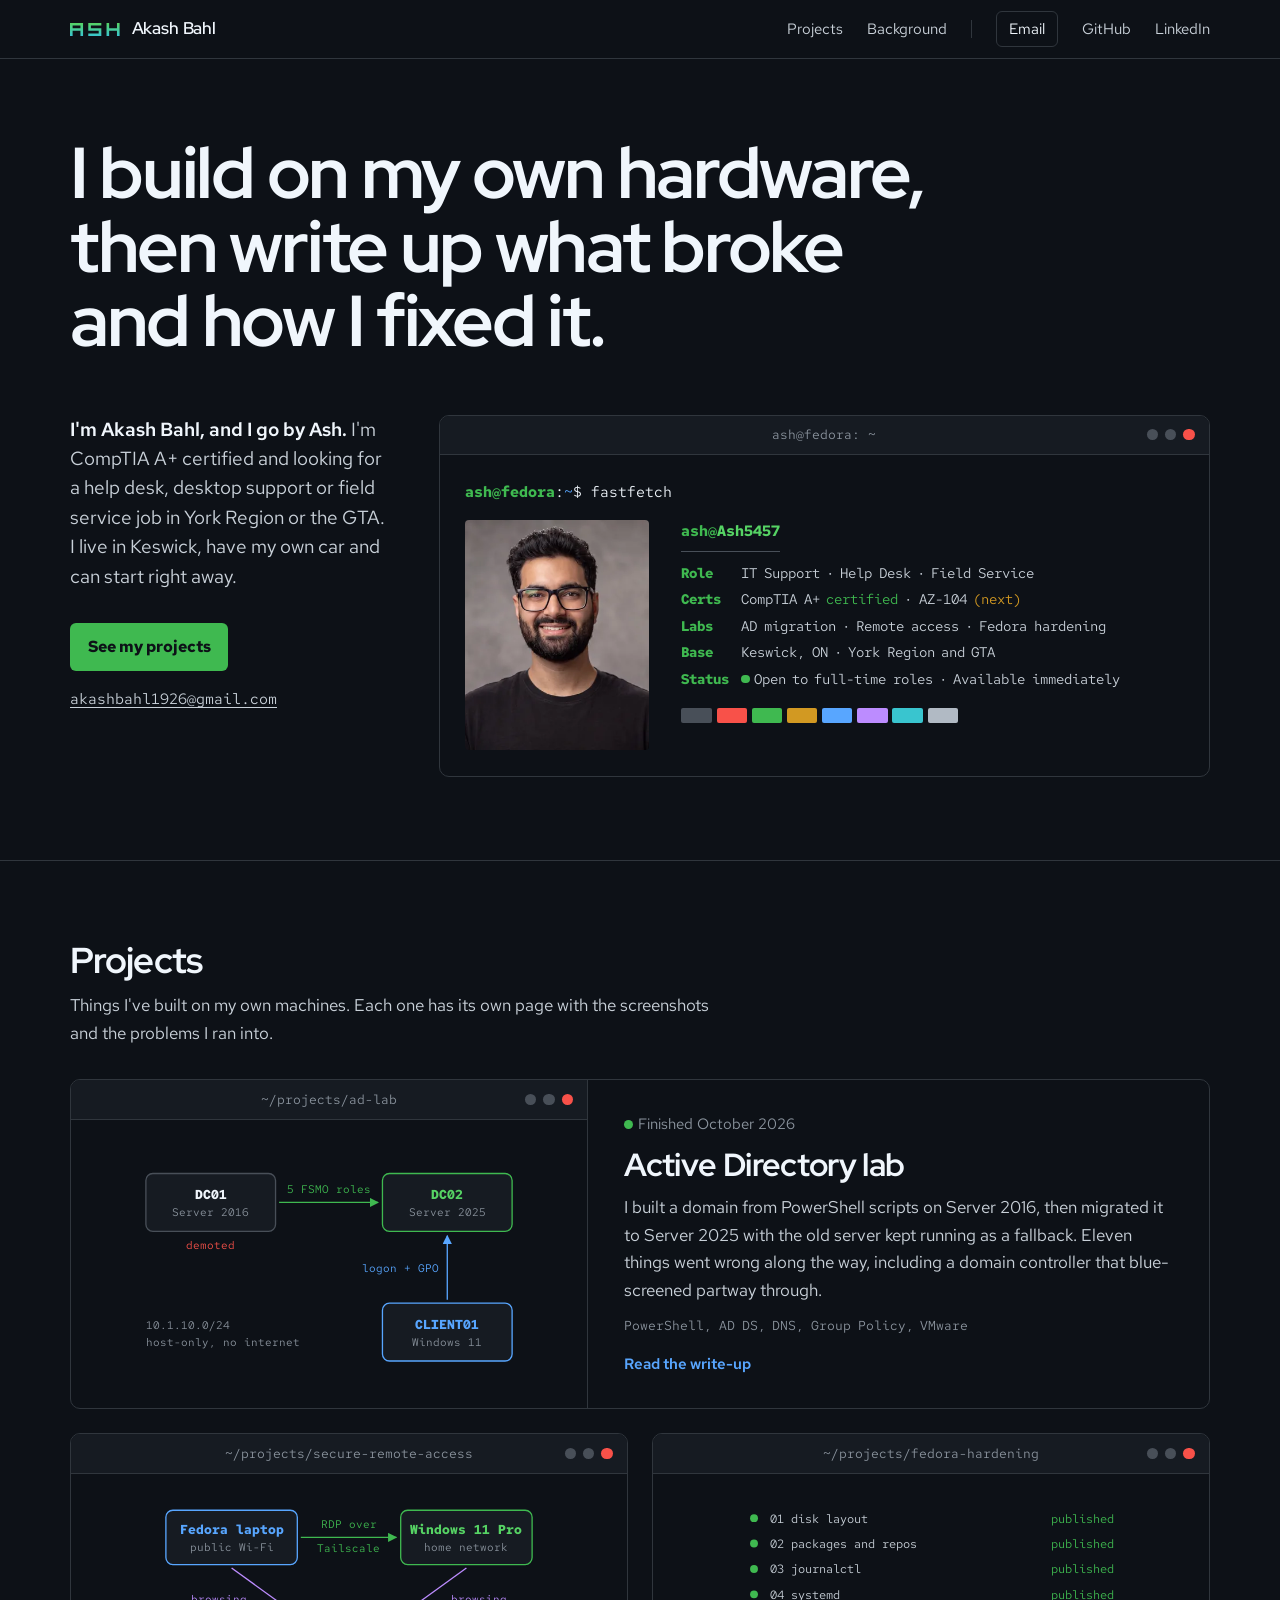
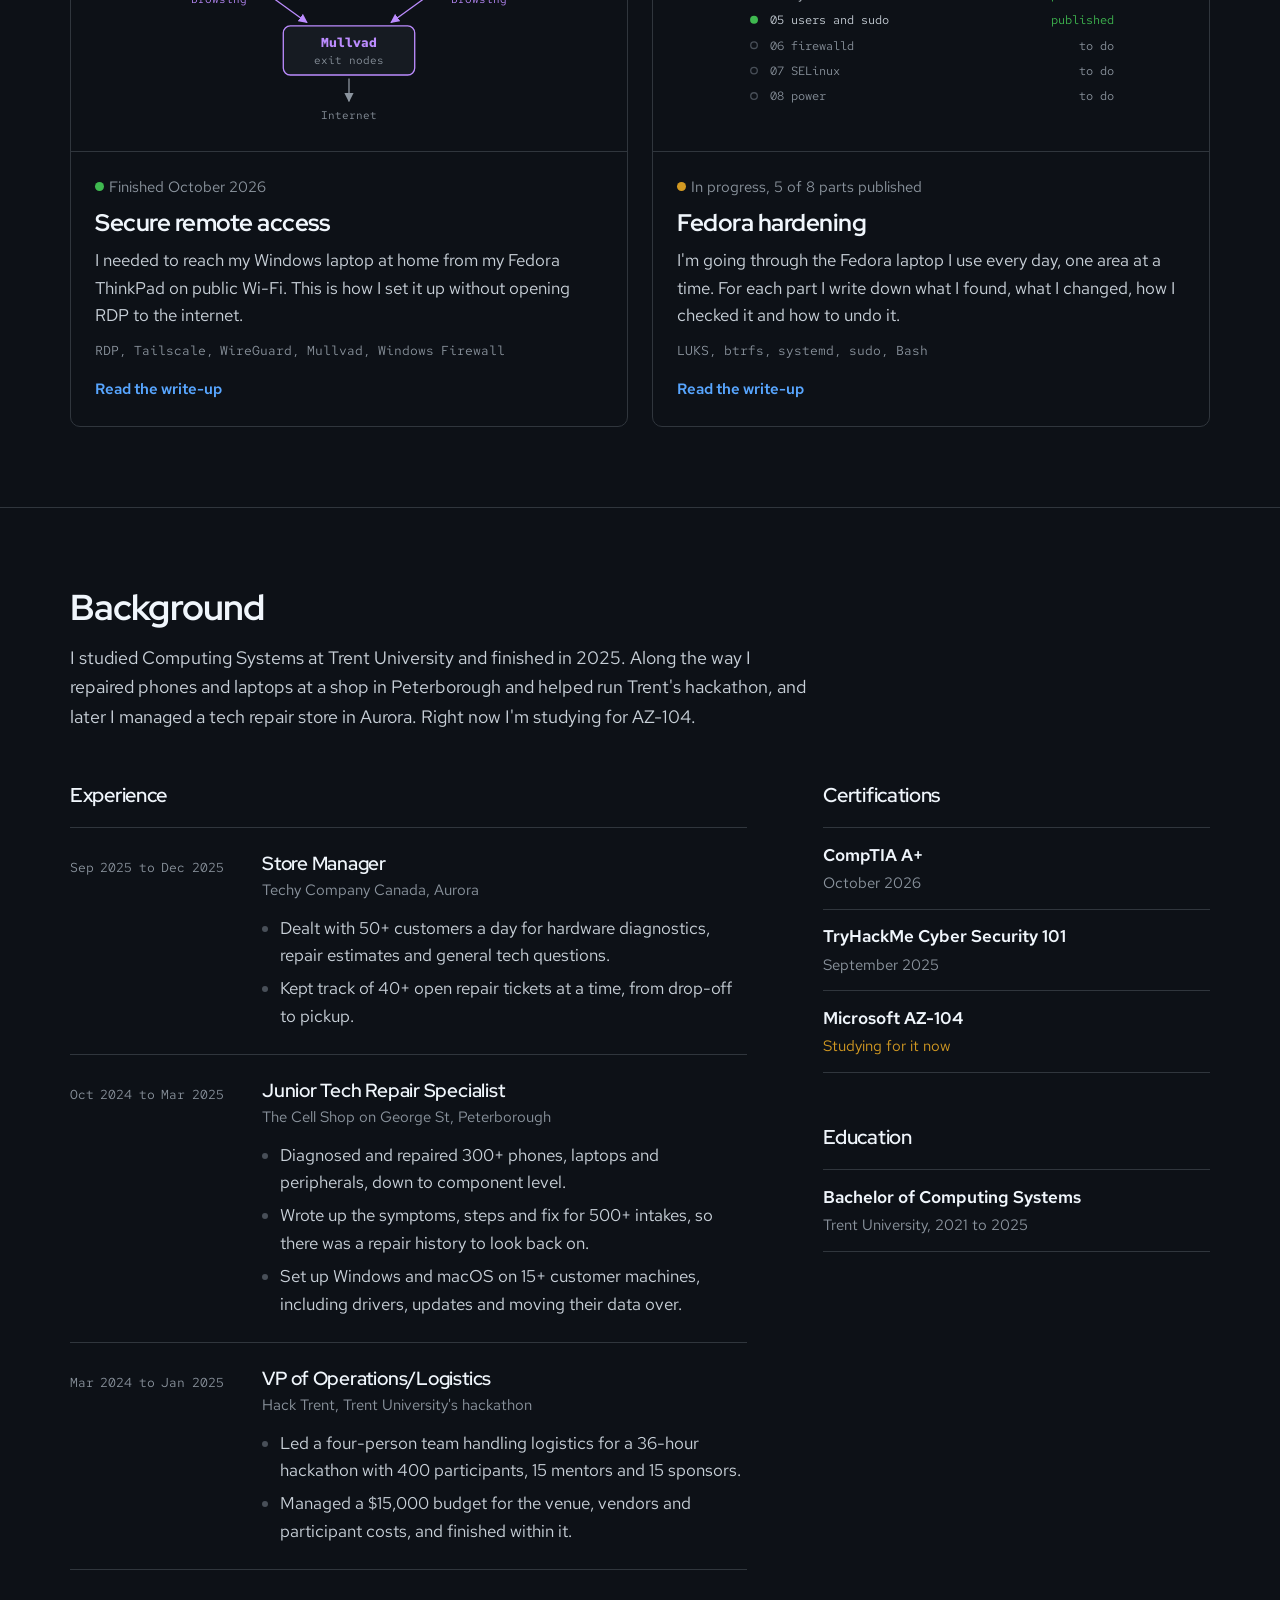
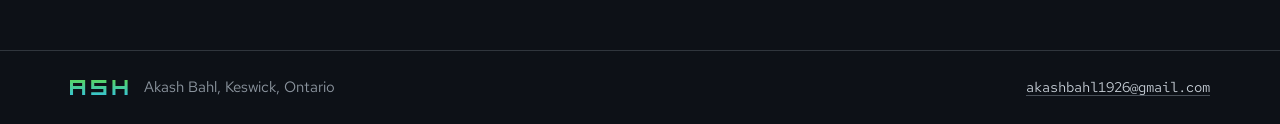
==== commit 4f519b8d: "Split projects into pages, rewrite copy" ====
--- a/index.html
+++ b/index.html
@@ -4,10 +4,11 @@
 <meta charset="utf-8">
 <meta name="viewport" content="width=device-width, initial-scale=1">
 <title>Akash Bahl, IT Support</title>
-<meta name="description" content="Akash Bahl is a CompTIA A+ certified IT support candidate in Keswick, Ontario. Case files from his home lab: an Active Directory migration, secure remote access, and Fedora hardening, each with the evidence attached.">
+<meta name="description" content="Akash Bahl (Ash) is a CompTIA A+ certified IT support candidate in Keswick, Ontario. Home lab projects with screenshots: an Active Directory migration, secure remote access, and Fedora hardening.">
+<link rel="canonical" href="https://ash5457.github.io/">
 <meta property="og:type" content="website">
 <meta property="og:title" content="Akash Bahl, IT Support">
-<meta property="og:description" content="CompTIA A+ certified, based in Keswick, Ontario. Home lab case files with the evidence attached: an Active Directory migration, secure remote access, and Fedora hardening.">
+<meta property="og:description" content="Akash Bahl (Ash) is a CompTIA A+ certified IT support candidate in Keswick, Ontario. Home lab projects with screenshots: an Active Directory migration, secure remote access, and Fedora hardening.">
 <meta property="og:locale" content="en_CA">
 <meta property="og:url" content="https://ash5457.github.io/">
 <meta property="og:image" content="https://ash5457.github.io/assets/images/og.png">
@@ -17,317 +18,7 @@
 <link rel="icon" href="assets/icons/favicon.svg" type="image/svg+xml">
 <link rel="preload" href="assets/fonts/RedHatDisplay-latin.woff2" as="font" type="font/woff2" crossorigin>
 <link rel="preload" href="assets/fonts/RedHatText-latin.woff2" as="font" type="font/woff2" crossorigin>
-<style>
-/* Layout: left-aligned case file. One statement headline, then the fastfetch
-   terminal as the single terminal object per section. Sans for reading,
-   mono only where a terminal would really print it. */
-@font-face{font-family:"Red Hat Display";src:url("assets/fonts/RedHatDisplay-latin.woff2") format("woff2");font-weight:300 900;font-style:normal;font-display:swap}
-@font-face{font-family:"Red Hat Text";src:url("assets/fonts/RedHatText-latin.woff2") format("woff2");font-weight:300 700;font-style:normal;font-display:swap}
-@font-face{font-family:"Red Hat Mono";src:url("assets/fonts/RedHatMono-latin.woff2") format("woff2");font-weight:300 700;font-style:normal;font-display:swap}
-
-:root{
-  color-scheme:dark;
-  /* color: the GitHub dark palette already used by the profile header */
-  --bg:#0d1117;
-  --surface:#161b22;
-  --line:#30363d;
-  --text:#c9d1d9;
-  --strong:#f0f6fc;
-  --muted:#8b949e;
-  --green:#3fb950;
-  --green-hi:#56d364;
-  --teal:#39c5cf;
-  --blue:#58a6ff;
-  --amber:#d29922;
-  --red:#f85149;
-  --purple:#bc8cff;
-  --slate:#484f58;
-  --silver:#b1bac4;
-  /* type */
-  --display:"Red Hat Display","Segoe UI",system-ui,sans-serif;
-  --body:"Red Hat Text","Segoe UI",system-ui,sans-serif;
-  --mono:"Red Hat Mono","DejaVu Sans Mono",Menlo,Consolas,monospace;
-  --fs-h1:clamp(2.35rem,1.2rem + 4.6vw,4.5rem);
-  --fs-h2:clamp(1.75rem,1.3rem + 1.8vw,2.5rem);
-  --fs-h3:1.375rem;
-  --fs-body:1.0625rem;
-  --fs-small:.9375rem;
-  --fs-mono:.9375rem;
-  /* space: 4px base */
-  --s1:.25rem;--s2:.5rem;--s3:.75rem;--s4:1rem;--s5:1.5rem;--s6:2rem;--s7:3rem;--s8:4.5rem;--s9:7rem;
-  --wrap:73.75rem;
-  --radius:6px;
-  --radius-window:10px;
-  --ease:cubic-bezier(.16,1,.3,1);
-}
-
-*,*::before,*::after{box-sizing:border-box}
-[hidden]{display:none!important}
-html{-webkit-text-size-adjust:100%;scrollbar-color:var(--line) var(--bg)}
-@media (prefers-reduced-motion:no-preference){html{scroll-behavior:smooth}}
-body{margin:0;background:var(--bg);color:var(--text);font-family:var(--body);font-size:var(--fs-body);line-height:1.62;font-weight:400;-webkit-font-smoothing:antialiased;text-rendering:optimizeLegibility}
-img,svg{display:block;max-width:100%}
-img{height:auto}
-::selection{background:var(--green);color:var(--bg)}
-a{color:var(--blue);text-decoration-thickness:1px;text-underline-offset:.2em}
-a:hover{text-decoration-thickness:2px}
-:focus-visible{outline:2px solid var(--blue);outline-offset:3px;border-radius:3px}
-h1,h2,h3,h4{font-family:var(--display);color:var(--strong);margin:0;text-wrap:balance}
-p{margin:0;text-wrap:pretty}
-
-.wrap{max-width:var(--wrap);margin-inline:auto;padding-left:max(1.25rem,env(safe-area-inset-left,0px));padding-right:max(1.25rem,env(safe-area-inset-right,0px))}
-.skip{position:absolute;left:1rem;top:-4rem;background:var(--green);color:var(--bg);padding:var(--s2) var(--s4);border-radius:var(--radius);font-weight:600;z-index:20}
-.skip:focus{top:1rem}
-
-/* ---- site header ---- */
-.site-head{border-bottom:1px solid var(--line)}
-.site-head .wrap{display:flex;align-items:center;justify-content:space-between;gap:var(--s5);flex-wrap:wrap;padding-block:var(--s4)}
-.brand{display:flex;align-items:center;gap:var(--s3);color:var(--strong);text-decoration:none;font-family:var(--display);font-weight:600;font-size:1.0625rem;letter-spacing:-.01em}
-.brand svg{width:3.1rem;height:auto;flex:none}
-.site-nav{display:flex;align-items:center;gap:var(--s5);flex-wrap:wrap;font-size:var(--fs-small)}
-.site-nav a{color:var(--text);text-decoration:none;padding-block:var(--s2)}
-.site-nav a:hover{color:var(--strong);text-decoration:underline;text-decoration-color:var(--green);text-decoration-thickness:2px}
-.site-nav .ext{color:var(--muted)}
-.site-nav .sep{width:1px;height:1.1rem;background:var(--line)}
-
-/* ---- hero ---- */
-.hero{padding-block:clamp(2.5rem,6vw,5.5rem) clamp(3rem,7vw,6rem)}
-.hero h1{font-size:var(--fs-h1);line-height:1.03;font-weight:700;letter-spacing:-.032em;max-width:17.5em}
-@media (min-width:56.01rem){.hero h1 span{display:block}}
-.hero-grid{display:grid;grid-template-columns:minmax(0,3.5fr) minmax(0,8.5fr);gap:clamp(1.75rem,4vw,4rem);align-items:start;margin-top:clamp(2rem,4.5vw,3.75rem)}
-.lead{font-size:1.1875rem;line-height:1.55;color:var(--text);max-width:34ch}
-.lead strong{color:var(--strong);font-weight:600}
-.actions{display:flex;flex-wrap:wrap;align-items:center;gap:var(--s4) var(--s5);margin-top:var(--s6)}
-.btn{display:inline-block;background:var(--green);color:var(--bg);font-weight:700;font-size:1rem;text-decoration:none;padding:.72rem 1.15rem;border-radius:var(--radius);transition:background-color .18s var(--ease),transform .18s var(--ease)}
-.btn:hover{background:var(--green-hi)}
-.btn:active{transform:translateY(1px)}
-.mail{font-family:var(--mono);font-size:var(--fs-mono);color:var(--text)}
-
-/* ---- terminal window: the one recurring terminal object ---- */
-.term{border:1px solid var(--line);border-radius:var(--radius-window);background:var(--bg);overflow:hidden;min-width:0}
-.term-bar{display:grid;grid-template-columns:1fr auto 1fr;align-items:center;background:var(--surface);border-bottom:1px solid var(--line);padding:.55rem .9rem;font-family:var(--mono);font-size:.8125rem;color:var(--muted)}
-.term-bar .title{grid-column:2}
-.term-bar .dots{grid-column:3;justify-self:end;display:flex;gap:.45rem}
-.term-bar .dots i{width:.7rem;height:.7rem;border-radius:50%;background:var(--slate)}
-.term-bar .dots i:last-child{background:var(--red)}
-.term-body{padding:clamp(1rem,2.4vw,1.6rem);font-family:var(--mono);font-size:var(--fs-mono);line-height:1.55}
-.prompt{margin:0 0 var(--s4);color:var(--strong);white-space:nowrap;overflow:hidden}
-.prompt b{color:var(--green);font-weight:700}
-.prompt .path{color:var(--blue)}
-.fetch{display:grid;grid-template-columns:clamp(7.5rem,16vw,11.5rem) minmax(0,1fr);gap:clamp(1rem,2.6vw,2rem);align-items:start}
-.fetch picture,.fetch img{border-radius:4px}
-.fetch img{width:100%;aspect-ratio:4/5;object-fit:cover;background:var(--surface)}
-.fetch-info{min-width:0}
-.fetch-id{color:var(--green);font-weight:700;margin:0}
-.fetch-id a{color:var(--green-hi);text-decoration:none}
-.fetch-id a:hover{text-decoration:underline}
-.fetch-rule{height:1px;width:11ch;background:var(--slate);margin:.5rem 0 .65rem}
-.fetch dl{display:grid;grid-template-columns:7.5ch minmax(0,1fr);gap:.3rem 0;margin:0;font-size:.875rem;word-spacing:-.12em}
-.fetch dt{color:var(--green);font-weight:700}
-.fetch dd{margin:0;color:var(--text)}
-.fetch .ok{color:var(--green)}
-.fetch .next{color:var(--amber)}
-.dot{display:inline-block;width:.6em;height:.6em;border-radius:50%;background:var(--green);margin-right:.5ch;vertical-align:.02em}
-.swatches{display:flex;gap:.3rem;margin-top:1.1rem}
-.swatches i{width:1.9rem;height:.95rem;border-radius:2px}
-
-/* load sequence: the command types, then the output prints row by row.
-   Runs only when motion is welcome; resting state is fully visible. */
-@media (prefers-reduced-motion:no-preference){
-  .prompt .cmd{display:inline-block;vertical-align:bottom;overflow:hidden;white-space:nowrap;width:9ch;animation:type .55s steps(9,end) .35s both}
-  .fetch>*,.fetch dl>*{animation:print .01s linear both;animation-delay:calc(1s + var(--i,0) * 85ms)}
-  @keyframes type{from{width:0}}
-  @keyframes print{from{opacity:0}}
-}
-
-@media (max-width:56rem){
-  .hero-grid{grid-template-columns:minmax(0,1fr)}
-  .lead{max-width:44ch}
-}
-@media (max-width:34rem){
-  .site-nav{gap:var(--s5);width:100%}
-  .site-nav .sep,.site-nav .ext{display:none}
-  .term-bar{padding:.5rem .7rem;grid-template-columns:minmax(0,1fr) auto;gap:.75rem}
-  .term-bar .title{grid-column:1;overflow:hidden;text-overflow:ellipsis;white-space:nowrap}
-  .term-bar .dots{grid-column:2}
-  .prompt{white-space:normal;overflow-wrap:anywhere}
-  .fetch{grid-template-columns:5.5rem minmax(0,1fr);align-items:center;gap:1rem}
-  .fetch-info{display:contents}
-  .fetch-rule{display:none}
-  .fetch dl,.swatches{grid-column:1/-1}
-  .swatches{margin-top:0}
-  .fetch dl{grid-template-columns:minmax(0,1fr);gap:0}
-  .fetch dd{margin-bottom:.55rem}
-  .swatches i{width:1.5rem}
-}
-
-/* ---- case files ---- */
-code{font-family:var(--mono);font-size:.92em;color:var(--strong)}
-.work{border-top:1px solid var(--line)}
-.case{padding-block:clamp(3.5rem,8vw,6.5rem)}
-.case + .case{border-top:1px solid var(--line)}
-.case-head h2{font-size:var(--fs-h2);font-weight:700;letter-spacing:-.025em;line-height:1.1;max-width:21em}
-.case-meta{display:flex;flex-wrap:wrap;align-items:center;gap:.35rem 1.4rem;margin:var(--s4) 0 0;padding:0;list-style:none;font-size:var(--fs-small);color:var(--muted)}
-.case-meta .state{color:var(--text)}
-.case-meta .state.wip .dot{background:var(--amber)}
-.case-lead{margin-top:var(--s5);max-width:62ch;font-size:1.125rem}
-.case .term{margin-top:var(--s7)}
-.summary{display:grid;grid-template-columns:minmax(0,1fr) minmax(0,25rem);gap:var(--s6) var(--s7);align-items:start}
-.summary dl{display:grid;grid-template-columns:9ch minmax(0,1fr);gap:.45rem 0;margin:0;word-spacing:-.1em}
-.summary dt{color:var(--green);font-weight:700}
-.summary dd{margin:0}
-.diagram{margin:0;min-width:0}
-.diagram svg{width:100%;height:auto}
-.diagram text{font-family:var(--mono);fill:var(--text)}
-.diagram .name{font-weight:700;fill:var(--strong);font-size:15px}
-.diagram .sub{fill:var(--muted);font-size:12px}
-.diagram .lbl{font-size:12px}
-.case h3{font-size:var(--fs-h3);font-weight:600;letter-spacing:-.015em;margin-top:clamp(2.75rem,6vw,4.5rem)}
-.case h3 + p{margin-top:var(--s3);max-width:62ch;color:var(--muted)}
-.decisions{display:grid;grid-template-columns:repeat(2,minmax(0,1fr));gap:var(--s6) var(--s7);margin-top:var(--s5)}
-.decisions h4{font-family:var(--body);font-size:1.0625rem;font-weight:600;color:var(--strong);margin-bottom:var(--s2)}
-.decisions p{max-width:54ch}
-
-.ledger{margin-top:var(--s5);border-top:1px solid var(--line)}
-.ledger-row{display:grid;grid-template-columns:2.5rem minmax(0,4fr) minmax(0,7fr);gap:var(--s5) clamp(1rem,3vw,2.5rem);padding-block:var(--s6);border-bottom:1px solid var(--line);align-items:start}
-.ledger-step{font-family:var(--mono);font-size:var(--fs-mono);color:var(--muted);font-variant-numeric:tabular-nums;padding-top:.15rem}
-.ledger-claim h4{font-family:var(--display);font-size:1.25rem;font-weight:600;letter-spacing:-.012em;line-height:1.25}
-.ledger-claim p{margin-top:var(--s3);max-width:48ch}
-.ledger-cmd{display:inline-block;margin-top:var(--s4);font-family:var(--mono);font-size:.875rem;color:var(--text);background:var(--surface);border:1px solid var(--line);border-radius:4px;padding:.3rem .6rem;max-width:100%;overflow-wrap:anywhere}
-.ledger-cmd b{color:var(--green);font-weight:700}
-.proof{margin:0;min-width:0}
-.proof a{display:block;border:1px solid var(--line);border-radius:var(--radius);overflow:hidden;background:#0c0c0c;transition:border-color .18s var(--ease)}
-.proof a:hover{border-color:var(--green)}
-.proof img{width:100%}
-.proof figcaption{margin-top:var(--s2);font-size:.875rem;color:var(--muted)}
-.more{margin-top:var(--s5);font-size:var(--fs-small)}
-
-.broke{list-style:none;padding:0;margin:var(--s5) 0 0;border-top:1px solid var(--line)}
-.broke>li{display:grid;grid-template-columns:minmax(0,4fr) minmax(0,7fr);gap:var(--s4) var(--s7);padding-block:var(--s6);border-bottom:1px solid var(--line)}
-.broke h4{font-family:var(--display);font-size:1.25rem;font-weight:600;letter-spacing:-.012em;line-height:1.25}
-.broke dl{display:grid;grid-template-columns:5.75rem minmax(0,1fr);gap:.7rem 0;margin:0}
-.broke dt{color:var(--muted);font-size:var(--fs-small);padding-top:.1rem}
-.broke dd{margin:0;max-width:58ch}
-
-.takeaway{margin-top:clamp(2.75rem,6vw,4.5rem);max-width:62ch}
-.takeaway strong{display:block;font-family:var(--display);font-size:clamp(1.5rem,1.1rem + 1.4vw,2rem);font-weight:700;letter-spacing:-.022em;line-height:1.15;color:var(--strong);margin-bottom:var(--s3);text-wrap:balance}
-.case-foot{display:flex;flex-wrap:wrap;gap:.5rem 1.75rem;margin:var(--s6) 0 0;padding:0;list-style:none}
-.stack{margin-top:var(--s5);font-size:var(--fs-small);color:var(--muted);max-width:70ch}
-
-@media (max-width:56rem){
-  .summary,.decisions,.broke>li{grid-template-columns:minmax(0,1fr)}
-  .diagram{max-width:26rem}
-  .ledger-row{grid-template-columns:2rem minmax(0,1fr)}
-  .proof{grid-column:2}
-}
-@media (max-width:34rem){
-  .summary dl{grid-template-columns:minmax(0,1fr);gap:0}
-  .summary dd{margin-bottom:.55rem}
-  .ledger-row{grid-template-columns:minmax(0,1fr);gap:var(--s3)}
-  .proof{grid-column:1;margin-top:var(--s2)}
-  .broke dl{grid-template-columns:minmax(0,1fr);gap:.15rem 0}
-  .broke dd{margin-bottom:.7rem}
-}
-
-/* ---- collapsible case file ---- */
-.case{padding-block:clamp(3rem,6.5vw,5.25rem)}
-.file{margin-top:var(--s5)}
-.file>summary{list-style:none;display:grid;grid-template-columns:auto minmax(0,1fr) auto;align-items:center;gap:.25rem var(--s5);padding:.95rem 1.15rem;border:1px solid var(--line);border-radius:var(--radius);background:var(--surface);cursor:pointer;transition:border-color .18s var(--ease)}
-.file>summary::-webkit-details-marker{display:none}
-.file>summary:hover{border-color:var(--green)}
-.file-label{font-family:var(--display);font-weight:600;font-size:1.0625rem;color:var(--strong)}
-.file-hint{font-size:var(--fs-small);color:var(--muted)}
-.file:not([open]) .when-open,.file[open] .when-closed{display:none}
-.pm{position:relative;width:.9rem;height:.9rem;flex:none}
-.pm::before,.pm::after{content:"";position:absolute;left:0;right:0;top:50%;height:2px;margin-top:-1px;background:var(--green);border-radius:1px;transition:transform .22s var(--ease)}
-.pm::after{transform:rotate(90deg)}
-.file[open] .pm::after{transform:rotate(0)}
-.file-body>h3:first-child{margin-top:clamp(2.25rem,5vw,3.5rem)}
-.file-shut{display:inline-block;margin-top:var(--s7);font:inherit;font-size:var(--fs-small);font-weight:600;color:var(--strong);background:var(--surface);border:1px solid var(--line);border-radius:var(--radius);padding:.6rem 1rem;cursor:pointer;transition:border-color .18s var(--ease)}
-.file-shut:hover{border-color:var(--green)}
-@media (prefers-reduced-motion:no-preference){
-  .file[open]>.file-body{animation:unfold .32s var(--ease) both}
-  @keyframes unfold{from{opacity:0;transform:translateY(-6px)}}
-}
-
-/* ledger without step numbers, for claims that are not a sequence */
-.ledger.plain .ledger-row{grid-template-columns:minmax(0,4fr) minmax(0,7fr)}
-
-/* module tracker */
-.modules{list-style:none;margin:0;padding:0;display:grid;gap:.4rem;word-spacing:-.1em}
-.modules li{display:grid;grid-template-columns:.9rem minmax(0,1fr) auto;align-items:baseline;column-gap:.4rem;color:var(--muted)}
-.modules li::before{content:"";width:.5em;height:.5em;border-radius:50%;border:1.5px solid var(--slate);align-self:center}
-.modules li.done::before{background:var(--green);border-color:var(--green)}
-.modules li.done span{color:var(--green)}
-.modules a{color:var(--text);text-decoration-color:var(--slate);justify-self:start}
-
-@media (max-width:56rem){
-  .ledger.plain .ledger-row{grid-template-columns:minmax(0,1fr)}
-  .ledger.plain .proof{grid-column:1}
-}
-@media (max-width:34rem){
-  .file>summary{grid-template-columns:minmax(0,1fr) auto;padding:.85rem 1rem}
-  .file-hint{grid-column:1;grid-row:2}
-  .pm{grid-row:1/3;grid-column:2}
-}
-
-/* case header: title and status at left, the two-sentence summary at right */
-.case{padding-block:clamp(2.75rem,5.5vw,4.25rem)}
-.case-head{display:grid;grid-template-columns:minmax(0,6fr) minmax(0,5fr);gap:var(--s5) clamp(2rem,5vw,4.5rem);align-items:end}
-.case-head h2{max-width:none;font-size:clamp(1.6rem,1.15rem + 1.6vw,2.125rem);line-height:1.14}
-.case-lead{margin-top:0;font-size:var(--fs-body);max-width:56ch}
-.case .term{margin-top:var(--s6)}
-@media (max-width:62rem){.case-head{grid-template-columns:minmax(0,1fr)}.case-lead{max-width:62ch}}
-
-/* ---- background, contact, footer ---- */
-.section{padding-block:clamp(3.25rem,7vw,5.75rem);border-top:1px solid var(--line)}
-.section-title{font-size:var(--fs-h2);font-weight:700;letter-spacing:-.025em;line-height:1.1}
-.bg-grid{display:grid;grid-template-columns:minmax(0,7fr) minmax(0,4fr);gap:var(--s7) clamp(2rem,6vw,5.5rem);margin-top:var(--s7);align-items:start}
-.bg-grid h3{font-size:var(--fs-h3);font-weight:600;letter-spacing:-.015em}
-.side h3:not(:first-child){margin-top:var(--s7)}
-.roles{list-style:none;margin:var(--s5) 0 0;padding:0;border-top:1px solid var(--line)}
-.roles>li{display:grid;grid-template-columns:10.5rem minmax(0,1fr);gap:var(--s2) var(--s5);padding-block:var(--s6);border-bottom:1px solid var(--line)}
-.when{font-family:var(--mono);font-size:.8125rem;color:var(--muted);padding-top:.32rem;word-spacing:-.12em}
-.roles h4{font-family:var(--display);font-size:1.25rem;font-weight:600;letter-spacing:-.012em;line-height:1.25}
-.org{color:var(--muted);font-size:var(--fs-small);margin-top:.2rem}
-.roles ul{margin:var(--s4) 0 0;padding-left:1.1rem;display:grid;gap:.45rem;max-width:58ch;list-style:disc}
-.roles ul li::marker{color:var(--slate)}
-.creds{list-style:none;margin:var(--s5) 0 0;padding:0;border-top:1px solid var(--line)}
-.creds li{padding-block:var(--s4);border-bottom:1px solid var(--line)}
-.creds b{display:block;color:var(--strong);font-weight:600}
-.creds span{display:block;color:var(--muted);font-size:var(--fs-small);margin-top:.15rem}
-.creds .next span{color:var(--amber)}
-
-.contact-grid{display:grid;grid-template-columns:minmax(0,1fr) minmax(0,1fr);gap:var(--s6) clamp(2rem,5vw,4.5rem);align-items:start}
-.contact h2{font-size:var(--fs-h2);font-weight:700;letter-spacing:-.026em;line-height:1.08}
-.contact .lead{margin-top:var(--s5);max-width:40ch}
-.reach{display:grid;grid-template-columns:9.5ch minmax(0,1fr);gap:.5rem 0;margin:0;font-size:.875rem;word-spacing:-.1em}
-.reach dt{color:var(--green);font-weight:700}
-.reach dd{margin:0;overflow-wrap:anywhere}
-.reach a{color:var(--text);text-decoration-color:var(--slate)}
-.reach a:hover{color:var(--strong);text-decoration-color:var(--green)}
-.copy{margin-left:.9ch;font:inherit;font-size:.8125rem;color:var(--muted);background:var(--surface);border:1px solid var(--line);border-radius:4px;padding:.1rem .5rem;cursor:pointer;word-spacing:normal}
-.copy:hover{color:var(--strong);border-color:var(--green)}
-
-.site-foot{border-top:1px solid var(--line)}
-.site-foot .wrap{display:flex;flex-wrap:wrap;align-items:center;justify-content:space-between;gap:var(--s4) var(--s6);padding-block:var(--s6);font-size:var(--fs-small);color:var(--muted)}
-.site-foot .mark{display:flex;align-items:center;gap:var(--s4)}
-.site-foot svg{width:4.25rem;height:auto;flex:none}
-.site-foot nav{display:flex;flex-wrap:wrap;gap:var(--s2) var(--s5)}
-.site-foot a{color:var(--text);text-decoration:none}
-.site-foot a:hover{color:var(--strong);text-decoration:underline;text-decoration-color:var(--green);text-decoration-thickness:2px}
-
-@media (max-width:56rem){
-  .bg-grid,.contact-grid{grid-template-columns:minmax(0,1fr)}
-  .contact .lead{max-width:52ch}
-}
-@media (max-width:34rem){
-  .roles>li{grid-template-columns:minmax(0,1fr)}
-  .when{padding-top:0}
-  .reach{grid-template-columns:minmax(0,1fr);gap:0}
-  .reach dd{margin-bottom:.6rem}
-}
-</style>
+<link rel="stylesheet" href="assets/css/site.css">
 </head>
 <body>
 <a class="skip" href="#main">Skip to content</a>
@@ -346,12 +37,12 @@
       <span>Akash Bahl</span>
     </a>
     <nav class="site-nav" aria-label="Primary">
-      <a href="#work">Case files</a>
-      <a href="#background">Background</a>
-      <a href="#contact">Contact</a>
+      <a href="#projects">Projects</a>
+      <a class="opt" href="#background">Background</a>
       <span class="sep" aria-hidden="true"></span>
-      <a class="ext" href="https://github.com/Ash5457" rel="me noopener">GitHub</a>
-      <a class="ext" href="https://www.linkedin.com/in/akashbahl-toronto/" rel="me noopener">LinkedIn</a>
+      <a class="mailto" href="mailto:akashbahl1926@gmail.com">Email</a>
+      <a href="https://github.com/Ash5457" rel="me noopener">GitHub</a>
+      <a href="https://www.linkedin.com/in/akashbahl-toronto/" rel="me noopener">LinkedIn</a>
     </nav>
   </div>
 </header>
@@ -363,9 +54,9 @@
 
       <div class="hero-grid">
         <div>
-          <p class="lead"><strong>I'm Akash Bahl</strong>, CompTIA A+ certified and based in Keswick, Ontario. I'm open to help desk, desktop support and field service roles across York Region and the GTA, and available immediately.</p>
+          <p class="lead"><strong>I'm Akash Bahl, and I go by Ash.</strong> I'm CompTIA A+ certified and looking for a help desk, desktop support or field service job in York Region or the GTA. I live in Keswick, have my own car and can start right away.</p>
           <div class="actions">
-            <a class="btn" href="#work">Read the case files</a>
+            <a class="btn" href="#projects">See my projects</a>
             <a class="mail" href="mailto:akashbahl1926@gmail.com">akashbahl1926@gmail.com</a>
           </div>
         </div>
@@ -403,469 +94,133 @@
     </div>
   </section>
 
-  <section class="work" id="work" aria-label="Case files">
-
-    <article class="case" id="ad-lab" aria-labelledby="ad-lab-title">
-      <div class="wrap">
-        <header class="case-head">
-<div class="case-title">
-          <h2 id="ad-lab-title">Active Directory lab: a scripted build, then a Server 2016 to 2025 migration</h2>
-          <ul class="case-meta">
-            <li class="state"><span class="dot" aria-hidden="true"></span>Complete</li>
-            <li>October 2026</li>
-            <li><a href="https://github.com/Ash5457/ad-lab" rel="noopener">github.com/Ash5457/ad-lab</a></li>
-          </ul>
-          </div>
-          <p class="case-lead">I built an Active Directory domain from PowerShell scripts, then migrated it side by side from Windows Server 2016 to Server 2025. Each step had a check that had to pass before the next one started, and every claim links to a screenshot or a transcript.</p>
-        </header>
-
-        <div class="term" role="group" aria-label="Project summary, shown as terminal output">
-          <div class="term-bar" aria-hidden="true">
-            <span class="title">ash@fedora: ~/projects/ad-lab</span>
+  <section class="section" id="projects" aria-labelledby="projects-title">
+    <div class="wrap">
+      <h2 class="section-title" id="projects-title">Projects</h2>
+      <p class="section-intro">Things I've built on my own machines. Each one has its own page with the screenshots and the problems I ran into.</p>
+      <div class="cards">
+        <article class="card card--wide">
+          <div class="card-thumb">
+            <div class="term-bar" aria-hidden="true">
+            <span class="title">~/projects/ad-lab</span>
             <span class="dots"><i></i><i></i><i></i></span>
           </div>
-          <div class="term-body">
-            <p class="prompt" aria-hidden="true"><b>ash@fedora</b>:<span class="path">~/projects</span>$ cat ad-lab/SUMMARY</p>
-            <div class="summary">
-              <dl>
-                <dt>Build</dt><dd>PowerShell, rebuilt from the repo</dd>
-                <dt>Migrate</dt><dd>Side by side, all five FSMO roles</dd>
-                <dt>Verify</dt><dd>repadmin · dcdiag · scream test</dd>
-                <dt>Schema</dt><dd>87 to 91, forest at Windows2025</dd>
-                <dt>Log</dt><dd>11 problems, each with root cause and proof</dd>
-                <dt>Host</dt><dd>3 VMs on a 16 GB laptop, VMware Workstation</dd>
-              </dl>
-              <figure class="diagram">
-                <svg viewBox="0 0 420 262" role="img" aria-labelledby="ad-dia-t ad-dia-d">
-                  <title id="ad-dia-t">Lab topology after the migration</title>
-                  <desc id="ad-dia-d">DC01 on Server 2016 handed all five FSMO roles to DC02 on Server 2025 and was demoted. CLIENT01 on Windows 11 logs on and receives Group Policy from DC02. All three sit on an isolated host-only network.</desc>
-                  <defs>
-                    <marker id="ah-g" viewBox="0 0 10 10" refX="9" refY="5" markerWidth="7" markerHeight="7" orient="auto-start-reverse"><path d="M0 0 10 5 0 10z" fill="#3fb950"/></marker>
-                    <marker id="ah-b" viewBox="0 0 10 10" refX="9" refY="5" markerWidth="7" markerHeight="7" orient="auto-start-reverse"><path d="M0 0 10 5 0 10z" fill="#58a6ff"/></marker>
-                  </defs>
-                  <rect x="1" y="28" width="148" height="66" rx="8" fill="#161b22" stroke="#484f58" stroke-width="1.5"/>
-                  <text x="75" y="57" text-anchor="middle" class="name">DC01</text>
-                  <text x="75" y="77" text-anchor="middle" class="sub">Server 2016</text>
-                  <text x="75" y="114" text-anchor="middle" class="lbl" style="fill:#f85149">demoted</text>
-
-                  <rect x="271" y="28" width="148" height="66" rx="8" fill="#161b22" stroke="#3fb950" stroke-width="1.5"/>
-                  <text x="345" y="57" text-anchor="middle" class="name" style="fill:#56d364">DC02</text>
-                  <text x="345" y="77" text-anchor="middle" class="sub">Server 2025</text>
-
-                  <path d="M153 61H266" fill="none" stroke="#3fb950" stroke-width="1.5" marker-end="url(#ah-g)"/>
-                  <text x="210" y="50" text-anchor="middle" class="lbl" style="fill:#3fb950">5 FSMO roles</text>
-
-                  <rect x="271" y="176" width="148" height="66" rx="8" fill="#161b22" stroke="#58a6ff" stroke-width="1.5"/>
-                  <text x="345" y="205" text-anchor="middle" class="name" style="fill:#58a6ff">CLIENT01</text>
-                  <text x="345" y="225" text-anchor="middle" class="sub">Windows 11</text>
-
-                  <path d="M345 172V99" fill="none" stroke="#58a6ff" stroke-width="1.5" marker-end="url(#ah-b)"/>
-                  <text x="335" y="140" text-anchor="end" class="lbl" style="fill:#58a6ff">logon + GPO</text>
-
-                  <text x="1" y="205" class="sub">10.1.10.0/24</text>
-                  <text x="1" y="225" class="sub">host-only, no internet</text>
-                </svg>
-              </figure>
+            <div class="thumb-body diagram">
+              <svg viewBox="0 0 420 262" role="img" aria-labelledby="ad-dia-t ad-dia-d">
+                <title id="ad-dia-t">Lab topology after the migration</title>
+                <desc id="ad-dia-d">DC01 on Server 2016 handed all five FSMO roles to DC02 on Server 2025 and was demoted. CLIENT01 on Windows 11 logs on and gets Group Policy from DC02. All three sit on an isolated host-only network.</desc>
+                <defs>
+                  <marker id="ah-g" viewBox="0 0 10 10" refX="9" refY="5" markerWidth="7" markerHeight="7" orient="auto-start-reverse"><path d="M0 0 10 5 0 10z" fill="#3fb950"/></marker>
+                  <marker id="ah-b" viewBox="0 0 10 10" refX="9" refY="5" markerWidth="7" markerHeight="7" orient="auto-start-reverse"><path d="M0 0 10 5 0 10z" fill="#58a6ff"/></marker>
+                </defs>
+                <rect x="1" y="28" width="148" height="66" rx="8" fill="#161b22" stroke="#484f58" stroke-width="1.5"/>
+                <text x="75" y="57" text-anchor="middle" class="name">DC01</text>
+                <text x="75" y="77" text-anchor="middle" class="sub">Server 2016</text>
+                <text x="75" y="114" text-anchor="middle" class="lbl" style="fill:#f85149">demoted</text>
+                <rect x="271" y="28" width="148" height="66" rx="8" fill="#161b22" stroke="#3fb950" stroke-width="1.5"/>
+                <text x="345" y="57" text-anchor="middle" class="name" style="fill:#56d364">DC02</text>
+                <text x="345" y="77" text-anchor="middle" class="sub">Server 2025</text>
+                <path d="M153 61H266" fill="none" stroke="#3fb950" stroke-width="1.5" marker-end="url(#ah-g)"/>
+                <text x="210" y="50" text-anchor="middle" class="lbl" style="fill:#3fb950">5 FSMO roles</text>
+                <rect x="271" y="176" width="148" height="66" rx="8" fill="#161b22" stroke="#58a6ff" stroke-width="1.5"/>
+                <text x="345" y="205" text-anchor="middle" class="name" style="fill:#58a6ff">CLIENT01</text>
+                <text x="345" y="225" text-anchor="middle" class="sub">Windows 11</text>
+                <path d="M345 172V99" fill="none" stroke="#58a6ff" stroke-width="1.5" marker-end="url(#ah-b)"/>
+                <text x="335" y="140" text-anchor="end" class="lbl" style="fill:#58a6ff">logon + GPO</text>
+                <text x="1" y="205" class="sub">10.1.10.0/24</text>
+                <text x="1" y="225" class="sub">host-only, no internet</text>
+              </svg>
             </div>
           </div>
-        </div>
-
-        <details class="file">
-          <summary><span class="file-label"><span class="when-closed">Open the case file</span><span class="when-open">Close the case file</span></span><span class="file-hint">Decisions, proof and what broke</span><i class="pm" aria-hidden="true"></i></summary>
-          <div class="file-body">
-
-        <h3>Decisions</h3>
-        <div class="decisions">
-          <div>
-            <h4>Side by side, not in place</h4>
-            <p>It is slower than an in-place upgrade and much safer. The old domain controller stays up as a fallback until the new one has proven itself through replication checks, a role transfer and a scream test.</p>
-          </div>
-          <div>
-            <h4>Snapshots in coordinated pairs</h4>
-            <p>Once two domain controllers are replicating, reverting only one to an older snapshot causes a USN rollback, which silently breaks replication. From DC02's promotion onward, both were shut down and snapshotted together.</p>
-          </div>
-        </div>
-
-        <h3>Proof</h3>
-        <p>Four of the twelve migration steps. Each image opens the full, uncropped screenshot on GitHub.</p>
-        <div class="ledger">
-          <div class="ledger-row">
-            <div class="ledger-step"><span aria-hidden="true">04</span></div>
-            <div class="ledger-claim">
-              <h4>Replication healthy in both directions</h4>
-              <p>Zero failures out of five for each domain controller, as a source and as a destination, before any role was moved.</p>
-              <span class="ledger-cmd"><b>PS&gt;</b> repadmin /replsummary</span>
+          <div class="card-text">
+            <p class="card-state"><span class="dot" aria-hidden="true"></span>Finished October 2026</p>
+            <h3><a href="projects/ad-lab.html">Active Directory lab</a></h3>
+            <p class="card-blurb">I built a domain from PowerShell scripts on Server 2016, then migrated it to Server 2025 with the old server kept running as a fallback. Eleven things went wrong along the way, including a domain controller that blue-screened partway through.</p>
+            <p class="card-tools">PowerShell, AD DS, DNS, Group Policy, VMware</p>
+            <p class="card-more" aria-hidden="true">Read the write-up</p>
+          </div>
+        </article>
+        <article class="card">
+          <div class="card-thumb">
+            <div class="term-bar" aria-hidden="true">
+            <span class="title">~/projects/secure-remote-access</span>
+            <span class="dots"><i></i><i></i><i></i></span>
+          </div>
+            <div class="thumb-body diagram">
+              <svg viewBox="0 0 420 262" role="img" aria-labelledby="sra-dia-t sra-dia-d">
+                <title id="sra-dia-t">Traffic paths in the finished setup</title>
+                <desc id="sra-dia-d">The Fedora laptop on public Wi-Fi connects to the Windows 11 Pro laptop at home with RDP over Tailscale. Each machine sends its other internet traffic through a Mullvad exit node.</desc>
+                <defs>
+                  <marker id="sh-g" viewBox="0 0 10 10" refX="9" refY="5" markerWidth="7" markerHeight="7" orient="auto-start-reverse"><path d="M0 0 10 5 0 10z" fill="#3fb950"/></marker>
+                  <marker id="sh-p" viewBox="0 0 10 10" refX="9" refY="5" markerWidth="7" markerHeight="7" orient="auto-start-reverse"><path d="M0 0 10 5 0 10z" fill="#bc8cff"/></marker>
+                  <marker id="sh-s" viewBox="0 0 10 10" refX="9" refY="5" markerWidth="7" markerHeight="7" orient="auto-start-reverse"><path d="M0 0 10 5 0 10z" fill="#8b949e"/></marker>
+                </defs>
+                <rect x="1" y="14" width="150" height="62" rx="8" fill="#161b22" stroke="#58a6ff" stroke-width="1.5"/>
+                <text x="76" y="41" text-anchor="middle" class="name" style="fill:#58a6ff">Fedora laptop</text>
+                <text x="76" y="60" text-anchor="middle" class="sub">public Wi-Fi</text>
+                <rect x="269" y="14" width="150" height="62" rx="8" fill="#161b22" stroke="#3fb950" stroke-width="1.5"/>
+                <text x="344" y="41" text-anchor="middle" class="name" style="fill:#56d364">Windows 11 Pro</text>
+                <text x="344" y="60" text-anchor="middle" class="sub">home network</text>
+                <path d="M155 45H264" fill="none" stroke="#3fb950" stroke-width="1.5" marker-end="url(#sh-g)"/>
+                <text x="210" y="34" text-anchor="middle" class="lbl" style="fill:#3fb950">RDP over</text>
+                <text x="210" y="62" text-anchor="middle" class="lbl" style="fill:#3fb950">Tailscale</text>
+                <rect x="135" y="146" width="150" height="56" rx="8" fill="#161b22" stroke="#bc8cff" stroke-width="1.5"/>
+                <text x="210" y="170" text-anchor="middle" class="name" style="fill:#bc8cff">Mullvad</text>
+                <text x="210" y="189" text-anchor="middle" class="sub">exit nodes</text>
+                <path d="M76 80 162 142" fill="none" stroke="#bc8cff" stroke-width="1.5" marker-end="url(#sh-p)"/>
+                <path d="M344 80 258 142" fill="none" stroke="#bc8cff" stroke-width="1.5" marker-end="url(#sh-p)"/>
+                <text x="62" y="120" text-anchor="middle" class="lbl" style="fill:#bc8cff">browsing</text>
+                <text x="358" y="120" text-anchor="middle" class="lbl" style="fill:#bc8cff">browsing</text>
+                <path d="M210 206V232" fill="none" stroke="#8b949e" stroke-width="1.5" marker-end="url(#sh-s)"/>
+                <text x="210" y="252" text-anchor="middle" class="sub">Internet</text>
+              </svg>
             </div>
-            <figure class="proof">
-              <a href="https://github.com/Ash5457/ad-lab/blob/main/evidence/06-replsummary.png" rel="noopener"><img src="assets/images/ad-lab-06-replsummary.webp" width="645" height="305" loading="lazy" alt="repadmin /replsummary output on DC02: DC01 and DC02 each show 0 fails out of 5 as source and as destination"></a>
-            </figure>
-          </div>
-          <div class="ledger-row">
-            <div class="ledger-step"><span aria-hidden="true">08</span></div>
-            <div class="ledger-claim">
-              <h4>All five FSMO roles moved from DC01 to DC02</h4>
-              <p>Queried the role holders, transferred all five in one command, then queried again to confirm every role sits on the Server 2025 domain controller.</p>
-              <span class="ledger-cmd"><b>PS&gt;</b> netdom query fsmo</span>
+          </div>
+          <div class="card-text">
+            <p class="card-state"><span class="dot" aria-hidden="true"></span>Finished October 2026</p>
+            <h3><a href="projects/secure-remote-access.html">Secure remote access</a></h3>
+            <p class="card-blurb">I needed to reach my Windows laptop at home from my Fedora ThinkPad on public Wi-Fi. This is how I set it up without opening RDP to the internet.</p>
+            <p class="card-tools">RDP, Tailscale, WireGuard, Mullvad, Windows Firewall</p>
+            <p class="card-more" aria-hidden="true">Read the write-up</p>
+          </div>
+        </article>
+        <article class="card">
+          <div class="card-thumb">
+            <div class="term-bar" aria-hidden="true">
+            <span class="title">~/projects/fedora-hardening</span>
+            <span class="dots"><i></i><i></i><i></i></span>
+          </div>
+            <div class="thumb-body diagram">
+              <svg viewBox="0 0 420 262" role="img" aria-labelledby="fh-dia-t">
+                <title id="fh-dia-t">Five of the eight parts are published: disk layout, packages and repos, journalctl, systemd, users and sudo. Firewalld, SELinux and power are still to do.</title>
+                <circle cx="8" cy="23" r="4.5" fill="#3fb950"/><text x="26" y="28" class="row">01 disk layout</text><text x="419" y="28" text-anchor="end" class="row" style="fill:#3fb950">published</text>
+                <circle cx="8" cy="52" r="4.5" fill="#3fb950"/><text x="26" y="57" class="row">02 packages and repos</text><text x="419" y="57" text-anchor="end" class="row" style="fill:#3fb950">published</text>
+                <circle cx="8" cy="81" r="4.5" fill="#3fb950"/><text x="26" y="86" class="row">03 journalctl</text><text x="419" y="86" text-anchor="end" class="row" style="fill:#3fb950">published</text>
+                <circle cx="8" cy="110" r="4.5" fill="#3fb950"/><text x="26" y="115" class="row">04 systemd</text><text x="419" y="115" text-anchor="end" class="row" style="fill:#3fb950">published</text>
+                <circle cx="8" cy="139" r="4.5" fill="#3fb950"/><text x="26" y="144" class="row">05 users and sudo</text><text x="419" y="144" text-anchor="end" class="row" style="fill:#3fb950">published</text>
+                <circle cx="8" cy="168" r="3.75" fill="none" stroke="#484f58" stroke-width="1.5"/><text x="26" y="173" class="row" style="fill:#8b949e">06 firewalld</text><text x="419" y="173" text-anchor="end" class="row" style="fill:#8b949e">to do</text>
+                <circle cx="8" cy="197" r="3.75" fill="none" stroke="#484f58" stroke-width="1.5"/><text x="26" y="202" class="row" style="fill:#8b949e">07 SELinux</text><text x="419" y="202" text-anchor="end" class="row" style="fill:#8b949e">to do</text>
+                <circle cx="8" cy="226" r="3.75" fill="none" stroke="#484f58" stroke-width="1.5"/><text x="26" y="231" class="row" style="fill:#8b949e">08 power</text><text x="419" y="231" text-anchor="end" class="row" style="fill:#8b949e">to do</text>
+              </svg>
             </div>
-            <figure class="proof">
-              <a href="https://github.com/Ash5457/ad-lab/blob/main/evidence/09-fsmo-before-and-after.png" rel="noopener"><img src="assets/images/ad-lab-09-fsmo.webp" width="860" height="435" loading="lazy" alt="PowerShell on DC02: netdom query fsmo lists all five roles on DC01, the move command runs, and a second query lists all five roles on DC02"></a>
-            </figure>
-          </div>
-          <div class="ledger-row">
-            <div class="ledger-step"><span aria-hidden="true">09</span></div>
-            <div class="ledger-claim">
-              <h4>Scream test passed with DC01 powered off</h4>
-              <p>With the original domain controller switched off, a domain user logged on at the client and Group Policy was applied from DC02.</p>
-              <span class="ledger-cmd"><b>PS&gt;</b> gpresult /r</span>
-            </div>
-            <figure class="proof">
-              <a href="https://github.com/Ash5457/ad-lab/blob/main/evidence/10-client-on-dc02.png" rel="noopener"><img src="assets/images/ad-lab-10-scream-test.webp" width="685" height="405" loading="lazy" alt="gpresult /r on CLIENT01 for user areyes, with the line Group Policy was applied from DC02.deadeye5457.com highlighted"></a>
-            </figure>
-          </div>
-          <div class="ledger-row">
-            <div class="ledger-step"><span aria-hidden="true">11</span></div>
-            <div class="ledger-claim">
-              <h4>Domain and forest raised to Windows2025</h4>
-              <p>A one-way step, so it came last, after DC01 was demoted and the new domain controller had come through a crash.</p>
-              <span class="ledger-cmd"><b>PS&gt;</b> Get-ADDomain | Format-Table DNSRoot, DomainMode</span>
-            </div>
-            <figure class="proof">
-              <a href="https://github.com/Ash5457/ad-lab/blob/main/evidence/12-funclevel-raised.png" rel="noopener"><img src="assets/images/ad-lab-12-funclevel.webp" width="882" height="260" loading="lazy" alt="Get-ADDomain shows DomainMode Windows2025Domain and Get-ADForest shows ForestMode Windows2025Forest for deadeye5457.com"></a>
-            </figure>
-          </div>
-        </div>
-        <p class="more"><a href="https://github.com/Ash5457/ad-lab#part-2-the-side-by-side-migration" rel="noopener">See all twelve steps with their proof in the README</a></p>
-
-        <h3>What broke</h3>
-        <p>Three of the eleven problems in the troubleshooting log.</p>
-        <ul class="broke">
-          <li>
-            <h4>DC02 blue-screened in the middle of the migration</h4>
-            <dl>
-              <dt>Symptom</dt><dd><code>dcdiag</code> showed DC02 had rebooted from bugcheck <code>0x7A</code>. Its second parameter, <code>0xc0000185</code>, is an I/O device error, which pointed at the host's storage and not at Windows.</dd>
-              <dt>Cause</dt><dd>The VMs live on an external SSD over USB. The drive dropped out for a moment and DC02's virtual disk disappeared mid-read.</dd>
-              <dt>Fix</dt><dd>Turned off USB power management for the port, connected the SSD directly, then checked the Directory Service log for database corruption events before continuing. There were none.</dd>
-            </dl>
-          </li>
-          <li>
-            <h4>dcdiag reported a wall of failures after promotion</h4>
-            <dl>
-              <dt>Symptom</dt><dd>DFSREvent, KccEvent, Services, SystemLog and ObjectsReplicated failed across both domain controllers.</dd>
-              <dt>Cause</dt><dd>Mostly noise from running in a VM, with two real issues mixed in: replication had not caught up, and DC01's firewall blocked remote event-log reads.</dd>
-              <dt>Fix</dt><dd>Sorted every failure into noise or real, fixed the two real ones, and proved it with <code>repadmin</code>, the SYSVOL share and event 4604 before moving any roles.</dd>
-            </dl>
-          </li>
-          <li>
-            <h4>A clean demotion still left stale DNS</h4>
-            <dl>
-              <dt>Symptom</dt><dd>After DC01 was demoted, the <code>_msdcs</code> delegation still named it as the only name server.</dd>
-              <dt>Cause</dt><dd>The delegation was created with the forest on DC01, and nothing updated it when DC02 was promoted.</dd>
-              <dt>Fix</dt><dd>Added a delegation to DC02, removed the DC01 record, and confirmed that no NS or SRV record references the old domain controller.</dd>
-            </dl>
-          </li>
-        </ul>
-        <p class="more"><a href="https://github.com/Ash5457/ad-lab/blob/main/TROUBLESHOOTING.md" rel="noopener">Read all eleven in the troubleshooting log</a></p>
-
-        <p class="takeaway"><strong>Verify before every irreversible step, and keep a way back.</strong>I didn't move roles until replication was proven, didn't demote until the scream test passed, and didn't raise the functional level until the new domain controller had come through a crash.</p>
-
-        <ul class="case-foot">
-          <li><a href="https://github.com/Ash5457/ad-lab" rel="noopener">Repository</a></li>
-          <li><a href="https://github.com/Ash5457/ad-lab#rebuild-it" rel="noopener">Rebuild it from the scripts</a></li>
-          <li><a href="https://github.com/Ash5457/ad-lab/tree/main/evidence/transcripts" rel="noopener">PowerShell transcripts</a></li>
-        </ul>
-        <p class="stack">Worked with Active Directory Domain Services, DNS, Group Policy, FSMO roles, repadmin, dcdiag, DFSR and SYSVOL, Windows Server Backup, PowerShell, VMware Workstation and Git.</p>
-
-          <button type="button" class="file-shut" data-close hidden>Close the case file</button>
-          </div>
-        </details>
+          </div>
+          <div class="card-text">
+            <p class="card-state wip"><span class="dot" aria-hidden="true"></span>In progress, 5 of 8 parts published</p>
+            <h3><a href="projects/fedora-hardening.html">Fedora hardening</a></h3>
+            <p class="card-blurb">I'm going through the Fedora laptop I use every day, one area at a time. For each part I write down what I found, what I changed, how I checked it and how to undo it.</p>
+            <p class="card-tools">LUKS, btrfs, systemd, sudo, Bash</p>
+            <p class="card-more" aria-hidden="true">Read the write-up</p>
+          </div>
+        </article>
       </div>
-    </article>
-
-    <article class="case" id="secure-remote-access" aria-labelledby="sra-title">
-      <div class="wrap">
-        <header class="case-head">
-<div class="case-title">
-          <h2 id="sra-title">Secure remote access: RDP from Fedora to Windows 11 over Tailscale and Mullvad</h2>
-          <ul class="case-meta">
-            <li class="state"><span class="dot" aria-hidden="true"></span>Complete</li>
-            <li>October 2026</li>
-            <li><a href="https://github.com/Ash5457/secure-remote-access" rel="noopener">github.com/Ash5457/secure-remote-access</a></li>
-          </ul>
-          </div>
-          <p class="case-lead">An encrypted remote desktop setup that lets my Fedora laptop reach my Windows 11 Pro machine from any public Wi-Fi, without exposing RDP to the internet. Both machines send their internet traffic through Mullvad, so neither the public network nor my home ISP can see what I'm doing.</p>
-        </header>
-
-        <div class="term" role="group" aria-label="Project summary, shown as terminal output">
-          <div class="term-bar" aria-hidden="true">
-            <span class="title">ash@fedora: ~/projects/secure-remote-access</span>
-            <span class="dots"><i></i><i></i><i></i></span>
-          </div>
-          <div class="term-body">
-            <p class="prompt" aria-hidden="true"><b>ash@fedora</b>:<span class="path">~/projects</span>$ cat secure-remote-access/SUMMARY</p>
-            <div class="summary">
-              <dl>
-                <dt>Access</dt><dd>RDP over Tailscale (WireGuard), NLA on</dd>
-                <dt>Exposure</dt><dd>Port 3389 never forwarded to the internet</dd>
-                <dt>Firewall</dt><dd>RDP allowed only from 100.64.0.0/10</dd>
-                <dt>Egress</dt><dd>Mullvad exit nodes on both machines</dd>
-                <dt>Fallback</dt><dd>SSH SOCKS proxy when a network blocks UDP</dd>
-                <dt>Log</dt><dd>5 issues, each with root cause and fix</dd>
-              </dl>
-              <figure class="diagram">
-                <svg viewBox="0 0 420 262" role="img" aria-labelledby="sra-dia-t sra-dia-d">
-                  <title id="sra-dia-t">Traffic paths in the final setup</title>
-                  <desc id="sra-dia-d">The Fedora laptop on public Wi-Fi connects to the Windows 11 Pro machine at home with RDP over Tailscale. Each machine sends its own internet traffic through a Mullvad exit node.</desc>
-                  <defs>
-                    <marker id="sh-g" viewBox="0 0 10 10" refX="9" refY="5" markerWidth="7" markerHeight="7" orient="auto-start-reverse"><path d="M0 0 10 5 0 10z" fill="#3fb950"/></marker>
-                    <marker id="sh-p" viewBox="0 0 10 10" refX="9" refY="5" markerWidth="7" markerHeight="7" orient="auto-start-reverse"><path d="M0 0 10 5 0 10z" fill="#bc8cff"/></marker>
-                    <marker id="sh-s" viewBox="0 0 10 10" refX="9" refY="5" markerWidth="7" markerHeight="7" orient="auto-start-reverse"><path d="M0 0 10 5 0 10z" fill="#8b949e"/></marker>
-                  </defs>
-                  <rect x="1" y="14" width="150" height="62" rx="8" fill="#161b22" stroke="#58a6ff" stroke-width="1.5"/>
-                  <text x="76" y="41" text-anchor="middle" class="name" style="fill:#58a6ff">Fedora laptop</text>
-                  <text x="76" y="60" text-anchor="middle" class="sub">public Wi-Fi</text>
-
-                  <rect x="269" y="14" width="150" height="62" rx="8" fill="#161b22" stroke="#3fb950" stroke-width="1.5"/>
-                  <text x="344" y="41" text-anchor="middle" class="name" style="fill:#56d364">Windows 11 Pro</text>
-                  <text x="344" y="60" text-anchor="middle" class="sub">home network</text>
-
-                  <path d="M155 45H264" fill="none" stroke="#3fb950" stroke-width="1.5" marker-end="url(#sh-g)"/>
-                  <text x="210" y="34" text-anchor="middle" class="lbl" style="fill:#3fb950">RDP over</text>
-                  <text x="210" y="62" text-anchor="middle" class="lbl" style="fill:#3fb950">Tailscale</text>
-
-                  <rect x="135" y="146" width="150" height="56" rx="8" fill="#161b22" stroke="#bc8cff" stroke-width="1.5"/>
-                  <text x="210" y="170" text-anchor="middle" class="name" style="fill:#bc8cff">Mullvad</text>
-                  <text x="210" y="189" text-anchor="middle" class="sub">exit nodes</text>
-
-                  <path d="M76 80 162 142" fill="none" stroke="#bc8cff" stroke-width="1.5" marker-end="url(#sh-p)"/>
-                  <path d="M344 80 258 142" fill="none" stroke="#bc8cff" stroke-width="1.5" marker-end="url(#sh-p)"/>
-                  <text x="62" y="120" text-anchor="middle" class="lbl" style="fill:#bc8cff">browsing</text>
-                  <text x="358" y="120" text-anchor="middle" class="lbl" style="fill:#bc8cff">browsing</text>
-
-                  <path d="M210 206V232" fill="none" stroke="#8b949e" stroke-width="1.5" marker-end="url(#sh-s)"/>
-                  <text x="210" y="252" text-anchor="middle" class="sub">Internet</text>
-                </svg>
-              </figure>
-            </div>
-          </div>
-        </div>
-
-        <details class="file">
-          <summary><span class="file-label"><span class="when-closed">Open the case file</span><span class="when-open">Close the case file</span></span><span class="file-hint">Decisions, proof and what broke</span><i class="pm" aria-hidden="true"></i></summary>
-          <div class="file-body">
-
-        <h3>Decisions</h3>
-        <div class="decisions">
-          <div>
-            <h4>A private overlay network, not an open port</h4>
-            <p>RDP on TCP 3389 is one of the most attacked services there is, so it is never port-forwarded. I chose Tailscale over raw WireGuard for easier key management, NAT traversal and device management.</p>
-          </div>
-          <div>
-            <h4>Mullvad through Tailscale, not beside it</h4>
-            <p>The standalone Mullvad app and Tailscale both want to own routing, and they fought. Tailscale's Mullvad add-on exposes the same servers as exit nodes, so one network stack manages the private tunnel and the VPN.</p>
-          </div>
-        </div>
-
-        <h3>Proof</h3>
-        <p>Three of the checks behind the setup. Each image opens the full screenshot on GitHub. IPs, usernames and hostnames are redacted.</p>
-        <div class="ledger plain">
-          <div class="ledger-row">
-            <div class="ledger-claim">
-              <h4>The firewall accepts RDP from Tailscale addresses only</h4>
-              <p>All three Remote Desktop rules are scoped to Tailscale's address range. Windows shows the /10 as a subnet mask.</p>
-              <span class="ledger-cmd"><b>PS&gt;</b> Set-NetFirewallRule -DisplayGroup "Remote Desktop" -RemoteAddress 100.64.0.0/10</span>
-            </div>
-            <figure class="proof">
-              <a href="https://github.com/Ash5457/secure-remote-access/blob/main/screenshots/09-firewall-rule.png" rel="noopener"><img src="assets/images/sra-09-firewall-rule.webp" width="700" height="170" loading="lazy" alt="PowerShell listing three Remote Desktop firewall rules, each with remote address 100.64.0.0 and mask 255.192.0.0"></a>
-            </figure>
-          </div>
-          <div class="ledger-row">
-            <div class="ledger-claim">
-              <h4>Port 3389 is blocked on the LAN and open over Tailscale</h4>
-              <p>Tested from the same home network: the Windows machine's LAN address refuses the connection and its Tailscale address accepts it.</p>
-            </div>
-            <figure class="proof">
-              <a href="https://github.com/Ash5457/secure-remote-access/blob/main/screenshots/10-lan-blocked-vs-tailscale-open.png" rel="noopener"><img src="assets/images/sra-10-lan-vs-tailscale.webp" width="1300" height="161" loading="lazy" alt="Two port tests from the Fedora terminal: the LAN address returns LAN:BLOCKED and the Tailscale address returns Tailscale: OPEN"></a>
-            </figure>
-          </div>
-          <div class="ledger-row">
-            <div class="ledger-claim">
-              <h4>Websites see a Mullvad address</h4>
-              <p>The public IP before and after turning on the Mullvad exit node. The second lookup returns a Mullvad address in place of my own.</p>
-              <span class="ledger-cmd"><b>$</b> curl ifconfig.me</span>
-            </div>
-            <figure class="proof">
-              <a href="https://github.com/Ash5457/secure-remote-access/blob/main/screenshots/15-ip-before-after.png" rel="noopener"><img src="assets/images/sra-15-ip-before-after.webp" width="1102" height="399" loading="lazy" alt="Fedora terminal: curl ifconfig.me with the exit node off shows a redacted address, and with the exit node on shows a different address"></a>
-            </figure>
-          </div>
-        </div>
-        <p class="more"><a href="https://github.com/Ash5457/secure-remote-access#7-verification-checklist" rel="noopener">See the full verification checklist in the README</a></p>
-
-        <h3>What broke</h3>
-        <p>Three of the five issues in the troubleshooting log.</p>
-        <ul class="broke">
-          <li>
-            <h4>Every RDP logon failed after the password prompt</h4>
-            <dl>
-              <dt>Symptom</dt><dd>All FreeRDP variants returned <code>ERRCONNECT_LOGON_FAILURE</code>, with Kerberos errors about a missing KDC for realm <code>GMAIL.COM</code>.</dd>
-              <dt>Cause</dt><dd>The log showed the server's certificate arriving, so the network path, Tailscale and the firewall were all fine. The problem was authentication: a Windows Hello-only sign-in policy, plus using the email address as the username.</dd>
-              <dt>Fix</dt><dd>Turned off Hello-only sign-in, signed in locally once with the password, ran <code>whoami</code> to get the local profile username, and connected with that.</dd>
-            </dl>
-          </li>
-          <li>
-            <h4>Windows dropped off the tailnet when Mullvad was on</h4>
-            <dl>
-              <dt>Symptom</dt><dd>The Windows machine showed as last seen a few minutes ago and became unreachable, though it was still running.</dd>
-              <dt>Cause</dt><dd>Mullvad and Tailscale are both WireGuard-based and both try to control routing and the firewall. Mullvad's firewall blocked Tailscale's traffic, and split tunneling did not reliably exempt it.</dd>
-              <dt>Fix</dt><dd>Retired the standalone Mullvad app and moved to Tailscale's Mullvad add-on. Disconnecting Mullvad had brought the machine straight back, which confirmed the cause first.</dd>
-            </dl>
-          </li>
-          <li>
-            <h4>Nothing loaded on library Wi-Fi with the exit node on</h4>
-            <dl>
-              <dt>Symptom</dt><dd>The internet worked with the exit node off and failed with it on. RDP to the Windows host still worked.</dd>
-              <dt>Cause</dt><dd><code>tailscale netcheck</code> reported <code>UDP: false</code>. WireGuard needs UDP, and the library blocks it. Tailscale fell back to its relays over TCP 443 for my own devices, but the Mullvad exit node could not follow.</dd>
-              <dt>Fix</dt><dd>An SSH SOCKS proxy to the Windows host over the tailnet. Firefox's traffic leaves through the home machine and its Mullvad exit node, and mullvad.net/check passes with no DNS leaks.</dd>
-            </dl>
-          </li>
-        </ul>
-        <p class="more"><a href="https://github.com/Ash5457/secure-remote-access#5-troubleshooting-log" rel="noopener">Read all five in the troubleshooting log</a></p>
-
-        <p class="takeaway"><strong>Debug layer by layer.</strong>Network reachability, transport and authentication fail with different errors. Identifying the layer first saved a lot of guessing.</p>
-
-        <ul class="case-foot">
-          <li><a href="https://github.com/Ash5457/secure-remote-access" rel="noopener">Repository</a></li>
-          <li><a href="https://github.com/Ash5457/secure-remote-access#4-implementation" rel="noopener">Implementation steps</a></li>
-          <li><a href="https://github.com/Ash5457/secure-remote-access#6-final-configuration-summary" rel="noopener">Final configuration</a></li>
-        </ul>
-        <p class="stack">Worked with Remote Desktop Protocol, FreeRDP and Remmina, Tailscale and WireGuard, exit node routing, Windows Firewall through PowerShell, Windows sign-in policy, OpenSSH, and Fedora administration with dnf and systemd.</p>
-
-          <button type="button" class="file-shut" data-close hidden>Close the case file</button>
-          </div>
-        </details>
-      </div>
-    </article>
-
-    <article class="case" id="fedora-hardening" aria-labelledby="fh-title">
-      <div class="wrap">
-        <header class="case-head">
-<div class="case-title">
-          <h2 id="fh-title">Fedora hardening: auditing my daily-driver laptop, one module at a time</h2>
-          <ul class="case-meta">
-            <li class="state wip"><span class="dot" aria-hidden="true"></span>In progress, 5 of 8 modules published</li>
-            <li>Started October 2026</li>
-            <li><a href="https://github.com/Ash5457/fedora-hardening" rel="noopener">github.com/Ash5457/fedora-hardening</a></li>
-          </ul>
-          </div>
-          <p class="case-lead">I'm auditing and hardening the Fedora laptop I use every day, across eight modules. Each module records what I found, what I changed, how I verified it and how to roll it back.</p>
-        </header>
-
-        <div class="term" role="group" aria-label="Project summary, shown as terminal output">
-          <div class="term-bar" aria-hidden="true">
-            <span class="title">ash@fedora: ~/projects/fedora-hardening</span>
-            <span class="dots"><i></i><i></i><i></i></span>
-          </div>
-          <div class="term-body">
-            <p class="prompt" aria-hidden="true"><b>ash@fedora</b>:<span class="path">~/projects</span>$ cat fedora-hardening/STATUS</p>
-            <div class="summary">
-              <dl>
-                <dt>Machine</dt><dd>Fedora with Hyprland, btrfs on LUKS2</dd>
-                <dt>Method</dt><dd>Findings, changes, verification, rollback</dd>
-                <dt>Publish</dt><dd>Outputs redacted and scanned for secrets by script</dd>
-                <dt>Latest</dt><dd>05 users and sudo, 2 Nov 2026</dd>
-              </dl>
-              <ol class="modules" aria-label="Modules">
-                <li class="done"><a href="https://github.com/Ash5457/fedora-hardening/blob/main/01-disk-layout/NOTES.md" rel="noopener">01 disk layout</a><span>published</span></li>
-                <li class="done"><a href="https://github.com/Ash5457/fedora-hardening/blob/main/02-packages-repos/NOTES.md" rel="noopener">02 packages and repos</a><span>published</span></li>
-                <li class="done"><a href="https://github.com/Ash5457/fedora-hardening/blob/main/03-journalctl/NOTES.md" rel="noopener">03 journalctl</a><span>published</span></li>
-                <li class="done"><a href="https://github.com/Ash5457/fedora-hardening/blob/main/04-systemd/NOTES.md" rel="noopener">04 systemd</a><span>published</span></li>
-                <li class="done"><a href="https://github.com/Ash5457/fedora-hardening/blob/main/05-users-sudo/NOTES.md" rel="noopener">05 users and sudo</a><span>published</span></li>
-                <li>06 firewalld<span>to do</span></li>
-                <li>07 SELinux<span>to do</span></li>
-                <li>08 power<span>to do</span></li>
-              </ol>
-            </div>
-          </div>
-        </div>
-
-        <details class="file">
-          <summary><span class="file-label"><span class="when-closed">Open the case file</span><span class="when-open">Close the case file</span></span><span class="file-hint">Decisions, proof and what broke so far</span><i class="pm" aria-hidden="true"></i></summary>
-          <div class="file-body">
-
-        <h3>Decisions</h3>
-        <div class="decisions">
-          <div>
-            <h4>Drop-in files over edited defaults</h4>
-            <p>Changes go in small drop-in files such as <code>journald.conf.d/50-size.conf</code>. Deleting one file reverses the change, package updates never overwrite it, and anyone can see exactly what I changed.</p>
-          </div>
-          <div>
-            <h4>Nothing is published until a script has checked it</h4>
-            <p>This is my real machine, so every output file is redacted and scanned for secrets by script before it goes to the public repo. The LUKS header backup lives on a USB stick and never in the repo.</p>
-          </div>
-        </div>
-
-        <h3>Proof</h3>
-        <p>Two checks from the published modules. Each image opens the full screenshot on GitHub.</p>
-        <div class="ledger plain">
-          <div class="ledger-row">
-            <div class="ledger-claim">
-              <h4>Least privilege, tested with a throwaway user</h4>
-              <p>A test user was given exactly one root command. The matching command ran, the same program with different arguments was refused, and reading <code>/etc/shadow</code> was denied. Then I deleted the rule and the user.</p>
-              <span class="ledger-cmd">labuser ALL=(root) /usr/bin/dnf check-update</span>
-            </div>
-            <figure class="proof">
-              <a href="https://github.com/Ash5457/fedora-hardening/blob/main/05-users-sudo/screenshots/05-labuser.png" rel="noopener"><img src="assets/images/fedora-05-labuser.webp" width="1293" height="265" loading="lazy" alt="Terminal as labuser: dnf check-update is allowed, dnf install nano is refused with a not allowed message, and cat /etc/shadow returns permission denied"></a>
-            </figure>
-          </div>
-          <div class="ledger-row">
-            <div class="ledger-claim">
-              <h4>The daily backup ran cleanly from its timer</h4>
-              <p>A user-level systemd timer makes a dated, compressed copy of my notes vault every day and keeps the newest 14. I also <a href="https://github.com/Ash5457/fedora-hardening/blob/main/04-systemd/screenshots/04-restore.png" rel="noopener">extracted the newest one</a> to check it, because a backup I have never restored is just a guess.</p>
-              <span class="ledger-cmd"><b>$</b> journalctl --user -u obsidian-backup.service</span>
-            </div>
-            <figure class="proof">
-              <a href="https://github.com/Ash5457/fedora-hardening/blob/main/04-systemd/screenshots/04-backup-ran.png" rel="noopener"><img src="assets/images/fedora-04-backup-ran.webp" width="1300" height="146" loading="lazy" alt="journalctl output for obsidian-backup.service showing the service starting, the script reporting backup done, and the service finishing"></a>
-            </figure>
-          </div>
-        </div>
-
-        <h3>What broke</h3>
-        <p>Two problems from the modules published so far.</p>
-        <ul class="broke">
-          <li>
-            <h4>The first backup run failed, and that was good</h4>
-            <dl>
-              <dt>Symptom</dt><dd>The backup service failed on its first run.</dd>
-              <dt>Cause</dt><dd>The script still had a placeholder for the vault folder name, so <code>tar</code> could not find it.</dd>
-              <dt>Fix</dt><dd>Replaced the placeholder with the real folder name. The script starts with <code>set -euo pipefail</code>, so it stopped at the error and did not report a successful backup of nothing.</dd>
-            </dl>
-          </li>
-          <li>
-            <h4>sudo rejected my new rules file</h4>
-            <dl>
-              <dt>Symptom</dt><dd><code>visudo -c</code> reported bad permissions on <code>/etc/sudoers.d/10-hardening</code> and asked for mode 0440.</dd>
-              <dt>Cause</dt><dd>sudo refuses rule files that look writable, because anyone who can write a sudoers file can give themselves root.</dd>
-              <dt>Fix</dt><dd>Set the owner to root and the mode to 0440, then confirmed the new defaults were in effect with <code>sudo -l</code>.</dd>
-            </dl>
-          </li>
-        </ul>
-
-        <ul class="case-foot">
-          <li><a href="https://github.com/Ash5457/fedora-hardening" rel="noopener">Repository</a></li>
-          <li><a href="https://github.com/Ash5457/fedora-hardening/tree/main/scripts" rel="noopener">Redaction and publish scripts</a></li>
-        </ul>
-        <p class="stack">Worked with LUKS2 and cryptsetup, btrfs, dnf and repo auditing, journald, systemd units and timers, sudoers, and Bash.</p>
-
-          <button type="button" class="file-shut" data-close hidden>Close the case file</button>
-          </div>
-        </details>
-      </div>
-    </article>
-
+    </div>
   </section>
 
   <section class="section" id="background" aria-labelledby="bg-title">
     <div class="wrap">
       <h2 class="section-title" id="bg-title">Background</h2>
+      <p class="about">I studied Computing Systems at Trent University and finished in 2025. Along the way I repaired phones and laptops at a shop in Peterborough and helped run Trent's hackathon, and later I managed a tech repair store in Aurora. Right now I'm studying for AZ-104.</p>
+
       <div class="bg-grid">
         <div>
           <h3>Experience</h3>
@@ -873,36 +228,34 @@
             <li>
               <p class="when">Sep 2025 to Dec 2025</p>
               <div>
-                <h4>Store Manager</h4>
-                <p class="org">Techy Company Canada, Aurora, Ontario</p>
+                <p class="role-title">Store Manager</p>
+                <p class="org">Techy Company Canada, Aurora</p>
                 <ul>
-                  <li>Handled 50+ client interactions a day across hardware diagnostics, service estimates and technical consultations.</li>
-                  <li>Owned 40+ open repair tickets at a time, tracking each from intake through resolution and client handoff.</li>
-                  <li>Explained hardware and software diagnoses to non-technical clients in plain language.</li>
+                  <li>Dealt with 50+ customers a day for hardware diagnostics, repair estimates and general tech questions.</li>
+                  <li>Kept track of 40+ open repair tickets at a time, from drop-off to pickup.</li>
                 </ul>
               </div>
             </li>
             <li>
               <p class="when">Oct 2024 to Mar 2025</p>
               <div>
-                <h4>Junior Tech Repair Specialist</h4>
-                <p class="org">The Cell Shop on George St, Peterborough, Ontario</p>
+                <p class="role-title">Junior Tech Repair Specialist</p>
+                <p class="org">The Cell Shop on George St, Peterborough</p>
                 <ul>
-                  <li>Diagnosed and repaired 300+ client devices at component level: smartphones, laptops and peripherals.</li>
-                  <li>Documented symptoms, diagnostic steps and resolutions for 500+ intakes, building a repair history clients and colleagues could reference.</li>
-                  <li>Installed and configured Windows and macOS on 15+ client machines, including drivers, updates and user data migration.</li>
+                  <li>Diagnosed and repaired 300+ phones, laptops and peripherals, down to component level.</li>
+                  <li>Wrote up the symptoms, steps and fix for 500+ intakes, so there was a repair history to look back on.</li>
+                  <li>Set up Windows and macOS on 15+ customer machines, including drivers, updates and moving their data over.</li>
                 </ul>
               </div>
             </li>
             <li>
               <p class="when">Mar 2024 to Jan 2025</p>
               <div>
-                <h4>VP of Operations/Logistics</h4>
+                <p class="role-title">VP of Operations/Logistics</p>
                 <p class="org">Hack Trent, Trent University's hackathon</p>
                 <ul>
-                  <li>Directed logistics for a 36-hour hackathon with 400 participants, 15 mentors and 15 sponsors.</li>
-                  <li>Led a four-person logistics team through an 11-month planning cycle, and ran the schedule and escalation paths on event day.</li>
-                  <li>Allocated a $15,000 operating budget across venue, vendor and participant costs, and closed the event within budget.</li>
+                  <li>Led a four-person team handling logistics for a 36-hour hackathon with 400 participants, 15 mentors and 15 sponsors.</li>
+                  <li>Managed a $15,000 budget for the venue, vendors and participant costs, and finished within it.</li>
                 </ul>
               </div>
             </li>
@@ -912,9 +265,9 @@
         <div class="side">
           <h3>Certifications</h3>
           <ul class="creds">
-            <li><b>CompTIA A+</b><span>Certified October 2026, valid to October 2029</span></li>
-            <li><b>TryHackMe Cyber Security 101</b><span>Certificate, September 2025</span></li>
-            <li class="next"><b>Microsoft AZ-104, Azure Administrator</b><span>Next exam</span></li>
+            <li><b>CompTIA A+</b><span>October 2026</span></li>
+            <li><b>TryHackMe Cyber Security 101</b><span>September 2025</span></li>
+            <li class="next"><b>Microsoft AZ-104</b><span>Studying for it now</span></li>
           </ul>
 
           <h3>Education</h3>
@@ -925,38 +278,8 @@
       </div>
     </div>
   </section>
-
-  <section class="section contact" id="contact" aria-labelledby="contact-title">
-    <div class="wrap">
-      <div class="contact-grid">
-        <div>
-          <h2 id="contact-title">I'm available now for help desk, desktop support and field service roles.</h2>
-          <p class="lead">I'm based in Keswick with my own vehicle and can travel across York Region and the GTA. Email is the fastest way to reach me.</p>
-          <div class="actions">
-            <a class="btn" href="mailto:akashbahl1926@gmail.com">Email me</a>
-          </div>
-        </div>
-
-        <div class="term" role="group" aria-label="Contact details, shown as terminal output">
-          <div class="term-bar" aria-hidden="true">
-            <span class="title">ash@fedora: ~</span>
-            <span class="dots"><i></i><i></i><i></i></span>
-          </div>
-          <div class="term-body">
-            <p class="prompt" aria-hidden="true"><b>ash@fedora</b>:<span class="path">~</span>$ ./contact.sh</p>
-            <dl class="reach">
-              <dt>Email</dt><dd><a id="email-text" href="mailto:akashbahl1926@gmail.com">akashbahl1926@gmail.com</a><button type="button" class="copy" data-copy="akashbahl1926@gmail.com" aria-live="polite" hidden>Copy</button></dd>
-              <dt>LinkedIn</dt><dd><a href="https://www.linkedin.com/in/akashbahl-toronto/" rel="me noopener">linkedin.com/in/akashbahl-toronto</a></dd>
-              <dt>GitHub</dt><dd><a href="https://github.com/Ash5457" rel="me noopener">github.com/Ash5457</a></dd>
-              <dt>Base</dt><dd>Keswick, ON · York Region and GTA</dd>
-              <dt>Status</dt><dd><span class="dot" aria-hidden="true"></span>Open to full-time roles · Available immediately</dd>
-            </dl>
-          </div>
-        </div>
-      </div>
-    </div>
-  </section>
 </main>
+
 <footer class="site-foot">
   <div class="wrap">
     <div class="mark">
@@ -968,45 +291,10 @@
           <path d="M56 0h4v8h12V0h4v20h-4v-8H60v8h-4z"/>
         </g>
       </svg>
-      <span>Akash Bahl, Keswick, Ontario</span>
+      <span>Akash Bahl, Keswick, Ontario<span class="print-only">, ash5457.github.io</span></span>
     </div>
-    <nav aria-label="Footer">
-      <a href="https://github.com/Ash5457" rel="me noopener">GitHub</a>
-      <a href="https://www.linkedin.com/in/akashbahl-toronto/" rel="me noopener">LinkedIn</a>
-      <a href="#main">Back to top</a>
-    </nav>
+    <a href="mailto:akashbahl1926@gmail.com">akashbahl1926@gmail.com</a>
   </div>
 </footer>
-
-<script>
-/* Case files: reveal the bottom "close" buttons (they need JS) and wire them up. */
-document.querySelectorAll("[data-close]").forEach(function (btn) {
-  btn.hidden = false;
-  btn.addEventListener("click", function () {
-    var file = btn.closest("details");
-    file.open = false;
-    file.closest(".case").scrollIntoView({ block: "start" });
-    file.querySelector("summary").focus({ preventScroll: true });
-  });
-});
-/* Copy-email button: shown only where the clipboard is available. */
-(function () {
-  var btn = document.querySelector("[data-copy]");
-  if (!btn || !navigator.clipboard) return;
-  btn.hidden = false;
-  btn.addEventListener("click", function () {
-    navigator.clipboard.writeText(btn.getAttribute("data-copy")).then(function () {
-      btn.textContent = "Copied";
-      setTimeout(function () { btn.textContent = "Copy"; }, 1800);
-    }).catch(function () {
-      var range = document.createRange();
-      range.selectNodeContents(document.getElementById("email-text"));
-      var sel = window.getSelection();
-      sel.removeAllRanges();
-      sel.addRange(range);
-    });
-  });
-})();
-</script>
 </body>
 </html>
--- a/assets/css/site.css
+++ b/assets/css/site.css
@@ -0,0 +1,331 @@
+/* akash bahl: portfolio
+   One stylesheet for the home page and the three project pages.
+   Sans for reading. Mono only where a terminal would print it. */
+@font-face{font-family:"Red Hat Display";src:url("../fonts/RedHatDisplay-latin.woff2") format("woff2");font-weight:300 900;font-style:normal;font-display:swap}
+@font-face{font-family:"Red Hat Text";src:url("../fonts/RedHatText-latin.woff2") format("woff2");font-weight:300 700;font-style:normal;font-display:swap}
+@font-face{font-family:"Red Hat Mono";src:url("../fonts/RedHatMono-latin.woff2") format("woff2");font-weight:300 700;font-style:normal;font-display:swap}
+
+:root{
+  color-scheme:dark;
+  /* the GitHub dark palette from the profile header */
+  --bg:#0d1117;
+  --surface:#161b22;
+  --line:#30363d;
+  --text:#c9d1d9;
+  --strong:#f0f6fc;
+  --muted:#8b949e;
+  --green:#3fb950;
+  --green-hi:#56d364;
+  --teal:#39c5cf;
+  --blue:#58a6ff;
+  --amber:#d29922;
+  --red:#f85149;
+  --purple:#bc8cff;
+  --slate:#484f58;
+  --display:"Red Hat Display","Segoe UI",system-ui,sans-serif;
+  --body:"Red Hat Text","Segoe UI",system-ui,sans-serif;
+  --mono:"Red Hat Mono","DejaVu Sans Mono",Menlo,Consolas,monospace;
+  --fs-h1:clamp(2.35rem,1.2rem + 4.6vw,4.5rem);
+  --fs-h2:clamp(1.6rem,1.25rem + 1.5vw,2.25rem);
+  --fs-h3:1.25rem;
+  --fs-body:1.0625rem;
+  --fs-small:.9375rem;
+  --fs-mono:.9375rem;
+  --s2:.5rem;--s3:.75rem;--s4:1rem;--s5:1.5rem;--s6:2rem;--s7:3rem;
+  --gap-section:clamp(2.75rem,6vw,4.5rem);
+  --wrap:73.75rem;
+  --radius:6px;
+  --radius-window:10px;
+  --ease:cubic-bezier(.16,1,.3,1);
+}
+
+*,*::before,*::after{box-sizing:border-box}
+html{-webkit-text-size-adjust:100%;scrollbar-color:var(--line) var(--bg);scroll-padding-top:5rem}
+@media (prefers-reduced-motion:no-preference){html{scroll-behavior:smooth}}
+body{margin:0;background:var(--bg);color:var(--text);font-family:var(--body);font-size:var(--fs-body);line-height:1.62;-webkit-font-smoothing:antialiased;text-rendering:optimizeLegibility}
+img,svg{display:block;max-width:100%}
+img{height:auto}
+::selection{background:var(--green);color:var(--bg)}
+a{color:var(--blue);text-decoration-thickness:1px;text-underline-offset:.2em}
+a:hover{text-decoration-thickness:2px}
+:focus-visible{outline:2px solid var(--blue);outline-offset:3px;border-radius:3px}
+h1,h2,h3{font-family:var(--display);color:var(--strong);margin:0;text-wrap:balance}
+p{margin:0;text-wrap:pretty}
+ul,ol,dl,dd,figure{margin:0;padding:0}
+ul,ol{list-style:none}
+code{font-family:var(--mono);font-size:.92em;color:var(--strong)}
+
+.wrap{max-width:var(--wrap);margin-inline:auto;padding-left:max(1.25rem,env(safe-area-inset-left,0px));padding-right:max(1.25rem,env(safe-area-inset-right,0px))}
+.skip{position:absolute;left:1rem;top:-4rem;background:var(--green);color:var(--bg);padding:var(--s2) var(--s4);border-radius:var(--radius);font-weight:600;z-index:20}
+.skip:focus{top:1rem}
+.dot{display:inline-block;width:.6em;height:.6em;border-radius:50%;background:var(--green);margin-right:.5ch;vertical-align:.02em}
+.wip .dot{background:var(--amber)}
+
+/* ---- header: stays in view, so contact is always one tap away ---- */
+.site-head{position:sticky;top:0;z-index:10;background:var(--bg);border-bottom:1px solid var(--line)}
+.site-head .wrap{display:flex;align-items:center;justify-content:space-between;gap:var(--s5);padding-block:.7rem}
+.brand{display:flex;align-items:center;gap:var(--s3);color:var(--strong);text-decoration:none;font-family:var(--display);font-weight:600;font-size:1.0625rem;letter-spacing:-.01em;white-space:nowrap}
+.brand svg{width:3.1rem;height:auto;flex:none}
+.site-nav{display:flex;align-items:center;gap:var(--s5);font-size:var(--fs-small);white-space:nowrap}
+.site-nav a{color:var(--text);text-decoration:none;padding-block:.3rem}
+.site-nav a:hover{color:var(--strong);text-decoration:underline;text-decoration-color:var(--green);text-decoration-thickness:2px}
+.site-nav .sep{width:1px;height:1.1rem;background:var(--line)}
+.site-nav .mailto{color:var(--strong);border:1px solid var(--line);border-radius:var(--radius);padding:.3rem .75rem;transition:border-color .18s var(--ease)}
+.site-nav .mailto:hover{border-color:var(--green);text-decoration:none}
+
+/* ---- buttons ---- */
+.btn{display:inline-block;background:var(--green);color:var(--bg);font-weight:700;font-size:1rem;text-decoration:none;padding:.7rem 1.1rem;border-radius:var(--radius);transition:background-color .18s var(--ease),transform .18s var(--ease)}
+.btn:hover{background:var(--green-hi)}
+.btn:active{transform:translateY(1px)}
+.actions{display:flex;flex-wrap:wrap;align-items:center;gap:var(--s4) var(--s5);margin-top:var(--s6)}
+.mail{font-family:var(--mono);font-size:var(--fs-mono);color:var(--text)}
+
+/* ---- hero ---- */
+.hero{padding-block:clamp(2.5rem,6vw,5rem) clamp(3rem,6.5vw,5.5rem)}
+.hero h1{font-size:var(--fs-h1);line-height:1.03;font-weight:700;letter-spacing:-.032em;max-width:17.5em}
+@media (min-width:56.01rem){.hero h1 span{display:block}}
+.hero-grid{display:grid;grid-template-columns:minmax(0,3.5fr) minmax(0,8.5fr);gap:clamp(1.75rem,4vw,4rem);align-items:start;margin-top:clamp(2rem,4.5vw,3.5rem)}
+.lead{font-size:1.1875rem;line-height:1.55;max-width:34ch}
+.lead strong{color:var(--strong);font-weight:600}
+
+/* ---- terminal window ---- */
+.term{border:1px solid var(--line);border-radius:var(--radius-window);background:var(--bg);overflow:hidden;min-width:0}
+.term-bar{display:grid;grid-template-columns:1fr auto 1fr;align-items:center;background:var(--surface);border-bottom:1px solid var(--line);padding:.55rem .9rem;font-family:var(--mono);font-size:.8125rem;color:var(--muted)}
+.term-bar .title{grid-column:2;min-width:0;overflow:hidden;text-overflow:ellipsis;white-space:nowrap}
+.term-bar .dots{grid-column:3;justify-self:end;display:flex;gap:.45rem}
+.term-bar .dots i{width:.7rem;height:.7rem;border-radius:50%;background:var(--slate)}
+.term-bar .dots i:last-child{background:var(--red)}
+.term-body{padding:clamp(1rem,2.4vw,1.6rem);font-family:var(--mono);font-size:var(--fs-mono);line-height:1.55}
+.prompt{margin:0 0 var(--s4);color:var(--strong);white-space:nowrap;overflow:hidden}
+.prompt b{color:var(--green);font-weight:700}
+.prompt .path{color:var(--blue)}
+.fetch{display:grid;grid-template-columns:clamp(7.5rem,16vw,11.5rem) minmax(0,1fr);gap:clamp(1rem,2.6vw,2rem);align-items:start}
+.fetch picture,.fetch img{border-radius:4px}
+.fetch img{width:100%;aspect-ratio:4/5;object-fit:cover;background:var(--surface)}
+.fetch-info{min-width:0}
+.fetch-id{color:var(--green);font-weight:700}
+.fetch-id a{color:var(--green-hi);text-decoration:none}
+.fetch-id a:hover{text-decoration:underline}
+.fetch-rule{height:1px;width:11ch;background:var(--slate);margin:.5rem 0 .65rem}
+.fetch dl{display:grid;grid-template-columns:7.5ch minmax(0,1fr);gap:.3rem 0;font-size:.875rem;word-spacing:-.12em}
+.fetch dt{color:var(--green);font-weight:700}
+.fetch .ok{color:var(--green)}
+.fetch .next{color:var(--amber)}
+.swatches{display:flex;gap:.3rem;margin-top:1.1rem}
+.swatches i{width:1.9rem;height:.95rem;border-radius:2px}
+
+/* The one animation on the site: the command types and its output prints.
+   Skipped when the visitor asks for reduced motion. */
+@media (prefers-reduced-motion:no-preference){
+  .prompt .cmd{display:inline-block;vertical-align:bottom;overflow:hidden;white-space:nowrap;width:9ch;animation:type .55s steps(9,end) .35s both}
+  .fetch>*,.fetch dl>*{animation:print .01s linear both;animation-delay:calc(1s + var(--i,0) * 85ms)}
+  @keyframes type{from{width:0}}
+  @keyframes print{from{opacity:0}}
+}
+
+/* ---- home sections ---- */
+.section{padding-block:clamp(3rem,6.5vw,5rem);border-top:1px solid var(--line)}
+.section-title{font-size:var(--fs-h2);font-weight:700;letter-spacing:-.025em;line-height:1.1}
+.section-intro{margin-top:var(--s3);max-width:60ch}
+
+/* ---- project previews ---- */
+.cards{display:grid;grid-template-columns:repeat(2,minmax(0,1fr));gap:var(--s5);margin-top:var(--s6)}
+.card{position:relative;display:flex;flex-direction:column;border:1px solid var(--line);border-radius:var(--radius-window);overflow:hidden;background:var(--bg);transition:border-color .18s var(--ease)}
+.card:hover{border-color:var(--green)}
+.card-thumb{border-bottom:1px solid var(--line);min-width:0}
+.thumb-body{padding:1.5rem;display:grid;place-items:center}
+.thumb-body svg{width:100%;max-width:23rem;height:auto}
+.card-text{flex:1;display:flex;flex-direction:column;align-items:flex-start;gap:.65rem;padding:1.4rem 1.5rem 1.5rem}
+.card-state{font-size:var(--fs-small);color:var(--muted)}
+.card h3{font-size:1.5rem;font-weight:700;letter-spacing:-.02em;line-height:1.15}
+.card h3 a{color:inherit;text-decoration:none}
+.card h3 a::after{content:"";position:absolute;inset:0}
+.card-blurb{max-width:54ch}
+.card-tools{font-family:var(--mono);font-size:.8125rem;color:var(--muted);word-spacing:-.1em}
+.card-more{margin-top:auto;padding-top:.35rem;color:var(--blue);font-weight:600;font-size:var(--fs-small)}
+.card:hover .card-more{text-decoration:underline;text-underline-offset:.2em}
+.card--wide{grid-column:1/-1;display:grid;grid-template-columns:minmax(0,5fr) minmax(0,6fr)}
+.card--wide .card-thumb{border-bottom:0;border-right:1px solid var(--line);display:flex;flex-direction:column}
+.card--wide .thumb-body{flex:1}
+.card--wide .card-text{justify-content:center;padding:2rem 2.25rem}
+.card--wide h3{font-size:clamp(1.6rem,1.2rem + 1.4vw,2rem)}
+
+/* ---- diagrams (inline SVG) ---- */
+.diagram{min-width:0}
+.diagram svg{width:100%;height:auto}
+.diagram text{font-family:var(--mono);fill:var(--text)}
+.diagram .name{font-weight:700;fill:var(--strong);font-size:15px}
+.diagram .sub{fill:var(--muted);font-size:12px}
+.diagram .lbl{font-size:12px}
+.diagram .row{font-size:14px}
+
+/* ---- background ---- */
+.about{margin-top:var(--s4);max-width:62ch;font-size:1.125rem}
+.bg-grid{display:grid;grid-template-columns:minmax(0,7fr) minmax(0,4fr);gap:var(--s7) clamp(2rem,6vw,5.5rem);margin-top:var(--s7);align-items:start}
+.bg-grid h3{font-size:var(--fs-h3);font-weight:600;letter-spacing:-.015em}
+.side h3:not(:first-child){margin-top:var(--s7)}
+.roles{margin-top:var(--s4);border-top:1px solid var(--line)}
+.roles>li{display:grid;grid-template-columns:10.5rem minmax(0,1fr);gap:var(--s2) var(--s5);padding-block:var(--s5);border-bottom:1px solid var(--line)}
+.when{font-family:var(--mono);font-size:.8125rem;color:var(--muted);padding-top:.3rem;word-spacing:-.12em}
+.role-title{font-family:var(--display);font-size:1.1875rem;font-weight:600;color:var(--strong);letter-spacing:-.012em;line-height:1.25}
+.org{color:var(--muted);font-size:var(--fs-small);margin-top:.15rem}
+.roles ul{margin-top:var(--s3);padding-left:1.1rem;display:grid;gap:.35rem;max-width:58ch;list-style:disc}
+.roles ul li::marker{color:var(--slate)}
+.creds{margin-top:var(--s4);border-top:1px solid var(--line)}
+.creds li{padding-block:.85rem;border-bottom:1px solid var(--line)}
+.creds b{display:block;color:var(--strong);font-weight:600}
+.creds span{display:block;color:var(--muted);font-size:var(--fs-small);margin-top:.1rem}
+.creds .next span{color:var(--amber)}
+
+/* ---- project pages ---- */
+.page{padding-block:clamp(1.75rem,4vw,2.75rem) clamp(3rem,7vw,5rem)}
+.crumb{font-size:var(--fs-small)}
+.crumb a{color:var(--muted);text-decoration:none;display:inline-flex;align-items:center;gap:.5rem}
+.crumb a::before{content:"";width:.45rem;height:.45rem;border-left:1.5px solid currentColor;border-bottom:1.5px solid currentColor;transform:rotate(45deg)}
+.crumb a:hover{color:var(--strong)}
+.page-head{margin-top:var(--s5)}
+.page-head h1{font-size:clamp(2.1rem,1.3rem + 3.2vw,3.5rem);font-weight:700;letter-spacing:-.03em;line-height:1.05}
+.page-sub{margin-top:.5rem;font-family:var(--display);font-size:clamp(1.125rem,1rem + .6vw,1.375rem);font-weight:500;color:var(--text);letter-spacing:-.01em;line-height:1.3;text-wrap:balance}
+.meta{display:flex;flex-wrap:wrap;gap:.3rem 1.4rem;margin-top:var(--s4);font-size:var(--fs-small);color:var(--muted)}
+.meta .state{color:var(--text)}
+.intro{margin-top:var(--s5);display:grid;gap:var(--s4);max-width:64ch;font-size:1.125rem}
+.page-head .actions{margin-top:var(--s5)}
+.page .term{margin-top:var(--s7)}
+.summary{display:grid;grid-template-columns:minmax(0,1fr) minmax(0,25rem);gap:var(--s6) var(--s7);align-items:start}
+.summary dl{display:grid;grid-template-columns:9ch minmax(0,1fr);gap:.45rem 0;word-spacing:-.1em}
+.summary dt{color:var(--green);font-weight:700}
+.modules{display:grid;gap:.4rem;word-spacing:-.1em}
+.modules li{display:grid;grid-template-columns:.9rem minmax(0,1fr) auto;align-items:baseline;column-gap:.4rem;color:var(--muted)}
+.modules li::before{content:"";width:.5em;height:.5em;border-radius:50%;border:1.5px solid var(--slate);align-self:center}
+.modules li.done::before{background:var(--green);border-color:var(--green)}
+.modules li.done span{color:var(--green)}
+.modules a{color:var(--text);text-decoration-color:var(--slate);justify-self:start}
+
+.block{margin-top:var(--gap-section)}
+.block>h2{font-size:clamp(1.4rem,1.2rem + .8vw,1.75rem);font-weight:700;letter-spacing:-.02em;line-height:1.15}
+.block>h2 + p{margin-top:var(--s3);max-width:62ch;color:var(--muted)}
+.block>.prose{margin-top:var(--s4);display:grid;gap:var(--s4);max-width:64ch;color:var(--text)}
+.decisions{display:grid;grid-template-columns:repeat(2,minmax(0,1fr));gap:var(--s6) var(--s7);margin-top:var(--s5)}
+.decisions h3{font-family:var(--body);font-size:1.0625rem;font-weight:600;letter-spacing:0;margin-bottom:var(--s2)}
+.decisions p{max-width:54ch}
+
+.ledger{margin-top:var(--s5);border-top:1px solid var(--line)}
+.ledger-row{display:grid;grid-template-columns:minmax(0,4fr) minmax(0,7fr);gap:var(--s5) clamp(1.25rem,3vw,2.75rem);padding-block:var(--s6);border-bottom:1px solid var(--line);align-items:start}
+.step{font-family:var(--mono);font-size:.8125rem;color:var(--green);margin-bottom:.45rem;word-spacing:-.12em}
+.ledger-claim h3{font-size:var(--fs-h3);font-weight:600;letter-spacing:-.012em;line-height:1.25}
+.ledger-claim p{margin-top:var(--s3);max-width:48ch}
+.cmd-chip{display:inline-block;margin-top:var(--s4);font-family:var(--mono);font-size:.875rem;color:var(--text);background:var(--surface);border:1px solid var(--line);border-radius:4px;padding:.3rem .6rem;max-width:100%;overflow-wrap:anywhere}
+.cmd-chip b{color:var(--green);font-weight:700}
+.proof{min-width:0;border:1px solid var(--line);border-radius:var(--radius);overflow:hidden;background:var(--surface)}
+.proof img{width:100%;background:#0c0c0c}
+.proof figcaption{display:flex;align-items:center;justify-content:space-between;gap:var(--s4);padding:.45rem .5rem .45rem .8rem;border-top:1px solid var(--line)}
+.proof .path{min-width:0;overflow:hidden;text-overflow:ellipsis;white-space:nowrap;font-family:var(--mono);font-size:.75rem;color:var(--muted)}
+.gh{flex:none;display:inline-flex;align-items:center;gap:.4rem;font-size:.8125rem;font-weight:600;color:var(--strong);text-decoration:none;background:var(--bg);border:1px solid var(--line);border-radius:4px;padding:.25rem .6rem;transition:border-color .18s var(--ease)}
+.gh:hover{border-color:var(--green)}
+.gh svg{width:.75rem;height:.75rem;flex:none}
+.more{margin-top:var(--s5);font-size:var(--fs-small)}
+
+.broke{margin-top:var(--s5);border-top:1px solid var(--line)}
+.broke>li{display:grid;grid-template-columns:minmax(0,4fr) minmax(0,7fr);gap:var(--s4) clamp(1.25rem,3vw,2.75rem);padding-block:var(--s6);border-bottom:1px solid var(--line)}
+.broke h3{font-size:var(--fs-h3);font-weight:600;letter-spacing:-.012em;line-height:1.25}
+.broke dl{display:grid;grid-template-columns:6.5rem minmax(0,1fr);gap:.7rem 0}
+.broke dt{color:var(--muted);font-size:var(--fs-small);padding-top:.1rem}
+.broke dd{max-width:58ch}
+
+.links{display:flex;flex-wrap:wrap;gap:.5rem 1.75rem;margin-top:var(--s5)}
+.tools{margin-top:var(--s4);font-size:var(--fs-small);color:var(--muted);max-width:70ch}
+.pager{display:flex;flex-wrap:wrap;justify-content:space-between;gap:var(--s4) var(--s6);margin-top:var(--gap-section);padding-top:var(--s5);border-top:1px solid var(--line)}
+.pager a{text-decoration:none;color:var(--text)}
+.pager a:hover b{text-decoration:underline;text-decoration-color:var(--green);text-decoration-thickness:2px;text-underline-offset:.2em}
+.pager span{display:block;font-size:var(--fs-small);color:var(--muted)}
+.pager b{font-family:var(--display);font-weight:600;font-size:1.125rem;color:var(--strong)}
+.pager .next{text-align:right;margin-left:auto}
+
+/* ---- footer ---- */
+.site-foot{border-top:1px solid var(--line)}
+.site-foot .wrap{display:flex;flex-wrap:wrap;align-items:center;justify-content:space-between;gap:var(--s3) var(--s6);padding-block:var(--s5);font-size:var(--fs-small);color:var(--muted)}
+.site-foot .mark{display:flex;align-items:center;gap:var(--s4)}
+.site-foot svg{width:3.6rem;height:auto;flex:none}
+.site-foot a{font-family:var(--mono);font-size:.875rem;color:var(--text);text-decoration-color:var(--slate)}
+.site-foot a:hover{color:var(--strong);text-decoration-color:var(--green)}
+.print-only{display:none}
+
+/* ---- tablet ---- */
+@media (max-width:56rem){
+  .hero-grid,.bg-grid,.summary,.decisions,.broke>li,.ledger-row{grid-template-columns:minmax(0,1fr)}
+  .lead{max-width:46ch}
+  .diagram{max-width:26rem}
+  .cards,.card--wide{grid-template-columns:minmax(0,1fr)}
+  .card--wide .card-thumb{border-right:0;border-bottom:1px solid var(--line)}
+  .card--wide .card-text{padding:1.4rem 1.5rem 1.5rem}
+}
+/* ---- phone ---- */
+@media (max-width:40rem){
+  .brand span,.site-nav .sep,.site-nav .opt{display:none}
+  .site-nav{gap:1.05rem}
+}
+@media (max-width:34rem){
+  .term-bar{padding:.5rem .7rem;grid-template-columns:minmax(0,1fr) auto;gap:.75rem}
+  .term-bar .title{grid-column:1}
+  .term-bar .dots{grid-column:2}
+  .prompt{white-space:normal;overflow-wrap:anywhere}
+  .fetch{grid-template-columns:5.5rem minmax(0,1fr);align-items:center;gap:1rem}
+  .fetch-info{display:contents}
+  .fetch-rule{display:none}
+  .fetch dl,.swatches{grid-column:1/-1}
+  .swatches{margin-top:0}
+  .swatches i{width:1.5rem}
+  .fetch dl,.summary dl,.broke dl{grid-template-columns:minmax(0,1fr);gap:0}
+  .fetch dd,.summary dd{margin-bottom:.55rem}
+  .broke dd{margin-bottom:.7rem}
+  .thumb-body{padding:1.1rem}
+  .roles>li{grid-template-columns:minmax(0,1fr)}
+  .when{padding-top:0}
+  .pager .next{text-align:left;margin-left:0}
+}
+@media (max-width:23rem){
+  .site-nav{gap:.8rem;font-size:.8125rem}
+  .site-nav .mailto{padding-inline:.55rem}
+}
+@media (max-width:21rem){
+  .site-head .wrap{gap:.6rem}
+  .brand svg{width:2.6rem}
+  .site-nav{gap:.6rem}
+}
+
+/* ---- print and Save as PDF: browsers drop backgrounds, so go light ---- */
+@page{margin:13mm 12mm}
+@media print{
+  :root{color-scheme:light;--bg:#fff;--surface:#f6f8fa;--line:#d0d7de;--text:#1f2328;--strong:#0d1117;--muted:#57606a;--green:#1a7f37;--green-hi:#1a7f37;--teal:#1b7c83;--blue:#0969da;--amber:#9a6700;--red:#cf222e;--purple:#8250df;--slate:#8c959f}
+  html{font-size:12.5px}
+  *,*::before,*::after{animation:none!important;transition:none!important}
+  .site-head{position:static}
+  .skip,.site-nav,.btn,.gh,.crumb,.pager,.card-more{display:none!important}
+  .print-only{display:inline}
+  a{color:inherit;text-decoration-color:var(--line)}
+  .term-bar,.term-bar .dots i,.dot,.swatches i,.modules li::before,.cmd-chip{-webkit-print-color-adjust:exact;print-color-adjust:exact}
+  .hero{padding-block:1.2rem 1.4rem}
+  .hero h1{font-size:2.3rem;max-width:none}
+  .hero h1 span{display:inline}
+  .hero-grid{margin-top:1.1rem;gap:1.1rem}
+  .lead{max-width:none}
+  .section{padding-block:1.1rem}
+  .page{padding-block:.5rem 1rem}
+  .page .term{margin-top:1rem}
+  .block{margin-top:1.4rem}
+  .term-body{padding:.9rem 1.1rem}
+  .thumb-body{padding:.8rem}
+  .thumb-body svg{max-width:15rem}
+  .bg-grid{margin-top:.8rem;gap:1.5rem 2.5rem;grid-template-columns:minmax(0,7fr) minmax(0,4fr)}
+  .roles>li{grid-template-columns:8.5rem minmax(0,1fr);padding-block:.8rem}
+  .side h3:not(:first-child){margin-top:1.5rem}
+  .summary{grid-template-columns:minmax(0,1fr) 17rem;gap:1rem 1.5rem;align-items:center}
+  .summary:has(.modules){grid-template-columns:minmax(0,1fr) 21rem;align-items:start}
+  .ledger-row,.broke>li{padding-block:1rem}
+  .proof img{background:none}
+  .diagram rect{fill:#f6f8fa}
+  .diagram .name{fill:#0d1117!important}
+  .diagram .sub,.diagram .lbl,.diagram .row{fill:#57606a!important}
+  h1,h2,h3,.block>h2 + p{break-after:avoid}
+  .term,.card,.roles>li,.creds li,.ledger-row,.broke>li,.site-foot{break-inside:avoid}
+}
